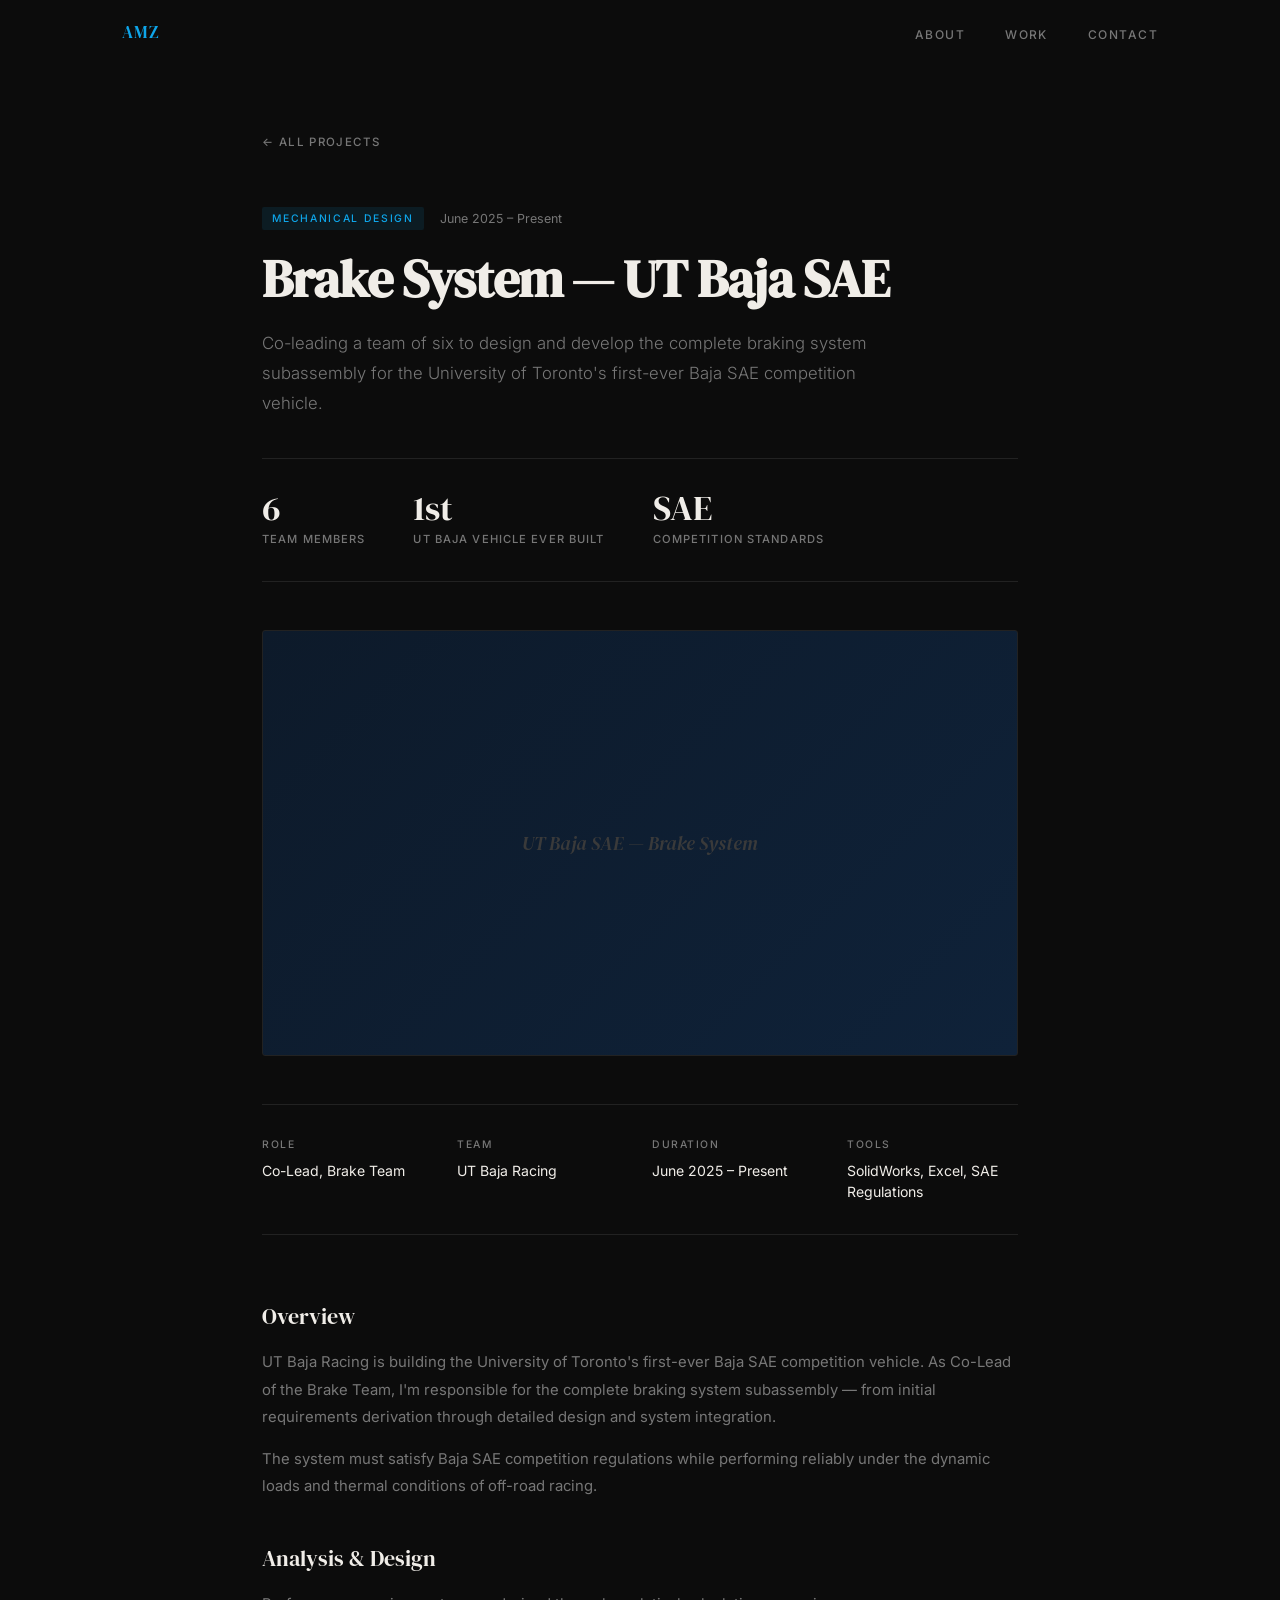
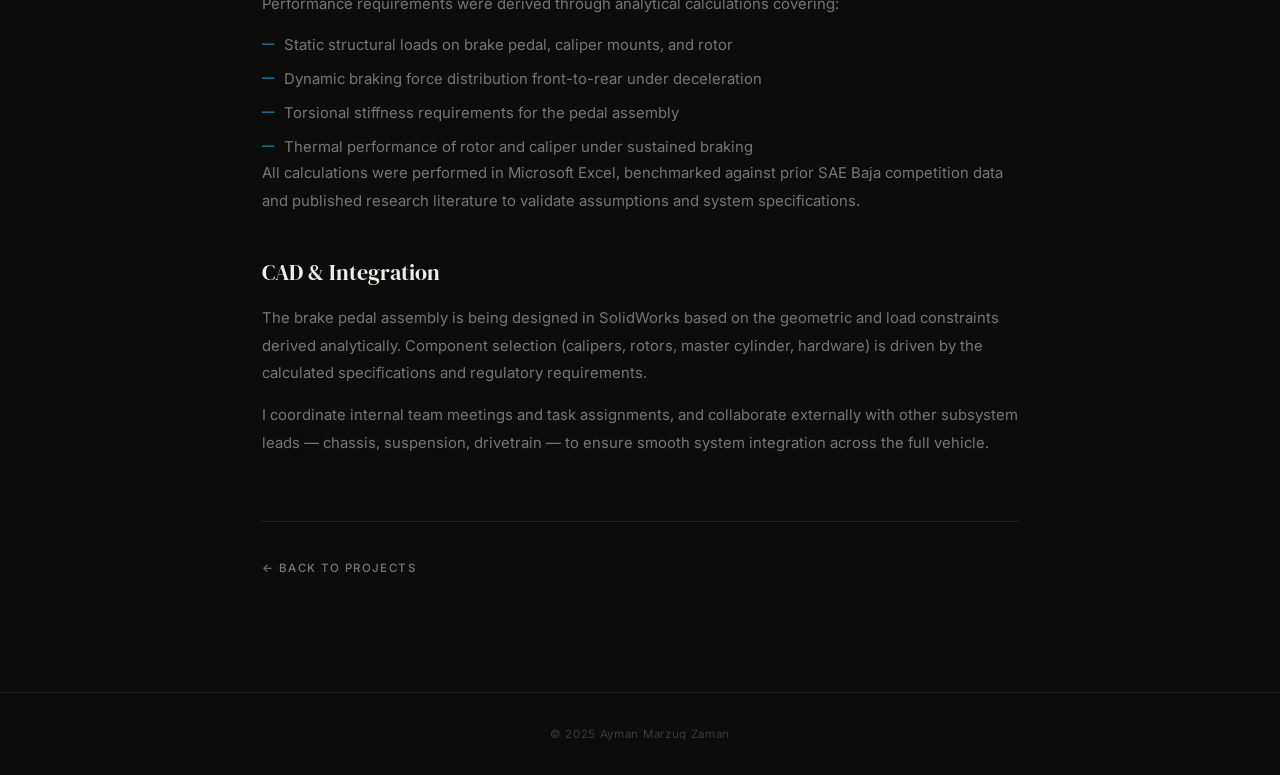
==== projects/baja-brake-system.html @ 286eca1f "Redesign portfolio with project-focused layout and subpages - Rebuild as categorised project portfol" ====
<!DOCTYPE html>
<html lang="en">
<head>
  <meta charset="UTF-8" />
  <meta name="viewport" content="width=device-width, initial-scale=1.0" />
  <title>Baja Brake System &mdash; Ayman Marzuq Zaman</title>
  <link rel="preconnect" href="https://fonts.googleapis.com" />
  <link rel="preconnect" href="https://fonts.gstatic.com" crossorigin />
  <link href="https://fonts.googleapis.com/css2?family=DM+Serif+Display:ital@0;1&family=Inter:wght@300;400;500&display=swap" rel="stylesheet" />
  <link rel="stylesheet" href="../styles.css" />
  <link rel="stylesheet" href="../project.css" />
</head>
<body>

  <nav id="nav">
    <div class="nav-inner">
      <a href="../index.html" class="nav-logo">AMZ</a>
      <ul class="nav-links">
        <li><a href="../index.html#about">About</a></li>
        <li><a href="../index.html#projects">Work</a></li>
        <li><a href="../index.html#contact">Contact</a></li>
      </ul>
    </div>
  </nav>

  <main class="project-main">

    <a href="../index.html#projects" class="back-link">&larr; All Projects</a>

    <header class="project-header">
      <div class="project-meta-row">
        <span class="project-category-tag">Mechanical Design</span>
        <span class="project-date">June 2025 &ndash; Present</span>
      </div>
      <h1 class="project-title">Brake System &mdash; UT Baja SAE</h1>
      <p class="project-intro">Co-leading a team of six to design and develop the complete braking system subassembly for the University of Toronto's first-ever Baja SAE competition vehicle.</p>
    </header>

    <div class="project-metrics">
      <div class="metric">
        <span class="metric-val">6</span>
        <span class="metric-label">Team members</span>
      </div>
      <div class="metric">
        <span class="metric-val">1st</span>
        <span class="metric-label">UT Baja vehicle ever built</span>
      </div>
      <div class="metric">
        <span class="metric-val">SAE</span>
        <span class="metric-label">Competition standards</span>
      </div>
    </div>

    <div class="project-hero-img placeholder-img baja" style="background: linear-gradient(135deg, #0d1a2a, #0f2239);">
      <!-- REPLACE: add a real image here once available -->
      <!-- <img src="../assets/baja/image_1.jpg" alt="Baja Brake System" /> -->
      <span>UT Baja SAE &mdash; Brake System</span>
    </div>

    <div class="project-details-grid">
      <div class="detail">
        <span class="detail-label">Role</span>
        <span class="detail-val">Co-Lead, Brake Team</span>
      </div>
      <div class="detail">
        <span class="detail-label">Team</span>
        <span class="detail-val">UT Baja Racing</span>
      </div>
      <div class="detail">
        <span class="detail-label">Duration</span>
        <span class="detail-val">June 2025 &ndash; Present</span>
      </div>
      <div class="detail">
        <span class="detail-label">Tools</span>
        <span class="detail-val">SolidWorks, Excel, SAE Regulations</span>
      </div>
    </div>

    <div class="project-content">

      <div class="content-section">
        <h2 class="content-heading">Overview</h2>
        <p>UT Baja Racing is building the University of Toronto's first-ever Baja SAE competition vehicle. As Co-Lead of the Brake Team, I'm responsible for the complete braking system subassembly — from initial requirements derivation through detailed design and system integration.</p>
        <p>The system must satisfy Baja SAE competition regulations while performing reliably under the dynamic loads and thermal conditions of off-road racing.</p>
      </div>

      <div class="content-section">
        <h2 class="content-heading">Analysis &amp; Design</h2>
        <p>Performance requirements were derived through analytical calculations covering:</p>
        <ul>
          <li>Static structural loads on brake pedal, caliper mounts, and rotor</li>
          <li>Dynamic braking force distribution front-to-rear under deceleration</li>
          <li>Torsional stiffness requirements for the pedal assembly</li>
          <li>Thermal performance of rotor and caliper under sustained braking</li>
        </ul>
        <p>All calculations were performed in Microsoft Excel, benchmarked against prior SAE Baja competition data and published research literature to validate assumptions and system specifications.</p>
      </div>

      <div class="content-section">
        <h2 class="content-heading">CAD &amp; Integration</h2>
        <p>The brake pedal assembly is being designed in SolidWorks based on the geometric and load constraints derived analytically. Component selection (calipers, rotors, master cylinder, hardware) is driven by the calculated specifications and regulatory requirements.</p>
        <p>I coordinate internal team meetings and task assignments, and collaborate externally with other subsystem leads — chassis, suspension, drivetrain — to ensure smooth system integration across the full vehicle.</p>
      </div>

    </div>

    <div class="project-footer-nav">
      <a href="../index.html#projects" class="project-back-link">&larr; Back to Projects</a>
    </div>

  </main>

  <footer>
    <p>&copy; 2025 Ayman Marzuq Zaman</p>
  </footer>

  <script src="../script.js"></script>
</body>
</html>
---- styles.css ----
/* ===== RESET ===== */
*, *::before, *::after { box-sizing: border-box; margin: 0; padding: 0; }

/* ===== VARIABLES ===== */
:root {
  --bg:         #0c0c0c;
  --surface:    #141414;
  --surface-2:  #1a1a1a;
  --border:     #222;
  --border-2:   #2e2e2e;
  --accent:     #0ea5e9;
  --accent-dim: rgba(14, 165, 233, 0.1);
  --text-1:     #f0ede8;
  --text-2:     #777;
  --text-3:     #3a3a3a;
  --max-w:      1100px;
  --serif:      'DM Serif Display', Georgia, serif;
  --sans:       'Inter', system-ui, -apple-system, sans-serif;
}

/* ===== BASE ===== */
html { scroll-behavior: smooth; }

body {
  background: var(--bg);
  color: var(--text-1);
  font-family: var(--sans);
  font-weight: 400;
  line-height: 1.6;
  -webkit-font-smoothing: antialiased;
}

a { color: inherit; text-decoration: none; }

/* ===== NAV ===== */
#nav {
  position: fixed;
  top: 0; left: 0; right: 0;
  z-index: 100;
  border-bottom: 1px solid transparent;
  transition: background 0.3s, border-color 0.3s;
}

#nav.scrolled {
  background: rgba(12, 12, 12, 0.88);
  backdrop-filter: blur(14px);
  -webkit-backdrop-filter: blur(14px);
  border-bottom-color: var(--border);
}

.nav-inner {
  max-width: var(--max-w);
  margin: 0 auto;
  padding: 1.25rem 2rem;
  display: flex;
  align-items: center;
  justify-content: space-between;
}

.nav-logo {
  font-family: var(--serif);
  font-size: 1.05rem;
  letter-spacing: 0.08em;
  color: var(--accent);
}

.nav-links {
  list-style: none;
  display: flex;
  gap: 2.5rem;
}

.nav-links a {
  font-size: 0.75rem;
  font-weight: 500;
  letter-spacing: 0.12em;
  text-transform: uppercase;
  color: var(--text-2);
  transition: color 0.2s;
}

.nav-links a:hover { color: var(--text-1); }

/* ===== HERO ===== */
.hero {
  position: relative;
  min-height: 100vh;
  display: flex;
  align-items: flex-end;
  overflow: hidden;
}

.hero-bg {
  position: absolute;
  inset: 0;
  background: url('assets/landing-image.JPG') no-repeat center center / cover;
  filter: brightness(0.28);
  z-index: 0;
}

.hero-gradient {
  position: absolute;
  inset: 0;
  background: linear-gradient(to top, var(--bg) 0%, transparent 55%);
  z-index: 1;
}

.hero-content {
  position: relative;
  z-index: 2;
  max-width: var(--max-w);
  width: 100%;
  margin: 0 auto;
  padding: 2rem 2rem 6rem;
}

.hero-eyebrow {
  font-size: 0.72rem;
  font-weight: 500;
  letter-spacing: 0.22em;
  text-transform: uppercase;
  color: var(--accent);
  margin-bottom: 1.25rem;
}

.hero-name {
  font-family: var(--serif);
  font-size: clamp(3.5rem, 9vw, 7.5rem);
  line-height: 1.0;
  letter-spacing: -0.02em;
  color: var(--text-1);
  margin-bottom: 1.5rem;
}

.hero-sub {
  font-size: 1rem;
  font-weight: 300;
  color: var(--text-2);
  max-width: 440px;
  margin-bottom: 2.5rem;
  line-height: 1.7;
}

.hero-ctas { display: flex; gap: 1rem; flex-wrap: wrap; }

/* ===== BUTTONS ===== */
.btn {
  display: inline-block;
  padding: 0.7rem 1.75rem;
  font-size: 0.75rem;
  font-weight: 500;
  letter-spacing: 0.12em;
  text-transform: uppercase;
  border-radius: 2px;
  transition: all 0.2s ease;
}

.btn-primary { background: var(--accent); color: #000; }
.btn-primary:hover { background: #38bdf8; }
.btn-outline { border: 1px solid var(--border-2); color: var(--text-1); }
.btn-outline:hover { border-color: var(--text-2); background: var(--surface); }

/* ===== SECTIONS (shared) ===== */
.section { padding: 6rem 2rem; }
.section-alt { background: var(--surface); }

.section-inner {
  max-width: var(--max-w);
  margin: 0 auto;
}

.section-label {
  display: block;
  font-size: 0.68rem;
  font-weight: 500;
  letter-spacing: 0.22em;
  text-transform: uppercase;
  color: var(--accent);
  margin-bottom: 3rem;
}

.section-heading {
  font-family: var(--serif);
  font-size: clamp(1.9rem, 3.5vw, 2.9rem);
  line-height: 1.15;
  letter-spacing: -0.01em;
  color: var(--text-1);
  margin-bottom: 3rem;
  max-width: 580px;
}

/* ===== ABOUT ===== */
.about-layout {
  display: grid;
  grid-template-columns: 1fr 280px;
  gap: 5rem;
  align-items: start;
}

.about-bio .section-label { margin-bottom: 1.5rem; }

.about-text {
  font-size: 1rem;
  color: var(--text-2);
  line-height: 1.8;
  max-width: 560px;
  margin-bottom: 1rem;
}

.about-text:last-of-type { margin-bottom: 1.5rem; }

.resume-link {
  font-size: 0.75rem;
  font-weight: 500;
  letter-spacing: 0.1em;
  text-transform: uppercase;
  color: var(--accent);
  transition: letter-spacing 0.2s;
}

.resume-link:hover { letter-spacing: 0.16em; }

.about-stats {
  display: grid;
  grid-template-columns: 1fr 1fr;
  gap: 2rem 1.5rem;
  border-left: 1px solid var(--border);
  padding-left: 3rem;
  padding-top: 2.5rem; /* align with text baseline */
}

.stat { display: flex; flex-direction: column; gap: 0.25rem; }

.stat-num {
  font-family: var(--serif);
  font-size: 2rem;
  color: var(--text-1);
  line-height: 1;
}

.stat-label {
  font-size: 0.68rem;
  font-weight: 500;
  letter-spacing: 0.12em;
  text-transform: uppercase;
  color: var(--text-2);
}

/* ===== PROJECTS — Category ===== */
.category { margin-bottom: 5rem; }
.category:last-child { margin-bottom: 0; }

.category-header {
  display: flex;
  align-items: baseline;
  gap: 0.75rem;
  padding-bottom: 1.25rem;
  border-bottom: 1px solid var(--border);
  margin-bottom: 2rem;
}

.category-num {
  font-family: var(--serif);
  font-style: italic;
  font-size: 1rem;
  color: var(--text-3);
}

.category-slash {
  font-size: 1rem;
  color: var(--text-3);
}

.category-title {
  font-family: var(--serif);
  font-size: 1.75rem;
  font-weight: 400;
  color: var(--text-1);
}

/* ===== PROJECTS — Cards Grid ===== */
.cards-grid {
  display: grid;
  grid-template-columns: repeat(3, 1fr);
  gap: 1.25rem;
}

/* ===== PROJECTS — Card ===== */
.project-card {
  display: block;
  border: 1px solid var(--border);
  border-radius: 3px;
  overflow: hidden;
  background: var(--surface);
  transition: transform 0.25s ease, border-color 0.25s;
}

.project-card:hover {
  transform: translateY(-4px);
  border-color: var(--border-2);
}

.project-card.placeholder { opacity: 0.45; }
.project-card.placeholder:hover { opacity: 0.65; transform: translateY(-2px); }

.card-img-wrap {
  aspect-ratio: 16 / 9;
  overflow: hidden;
  background: var(--surface-2);
}

.card-img {
  width: 100%;
  height: 100%;
  object-fit: cover;
  display: block;
  transition: transform 0.4s ease;
}

.project-card:hover .card-img { transform: scale(1.04); }

.card-img-placeholder {
  width: 100%;
  height: 100%;
  display: flex;
  align-items: center;
  justify-content: center;
}

.card-img-placeholder span {
  font-family: var(--serif);
  font-style: italic;
  font-size: 1rem;
  color: var(--text-3);
}

/* Placeholder image gradients per category */
.card-img-placeholder.baja    { background: linear-gradient(135deg, #0d1a2a, #0f2239); }
.card-img-placeholder.formula { background: linear-gradient(135deg, #1a0d0d, #2b1010); }
.card-img-placeholder.mech    { background: linear-gradient(135deg, #0e1822, #0f2035); }
.card-img-placeholder.prog    { background: linear-gradient(135deg, #0d1a14, #0f2118); }
.card-img-placeholder.elec    { background: linear-gradient(135deg, #160d1a, #1e0f24); }

.card-body {
  padding: 1.25rem 1.4rem 1.5rem;
  display: flex;
  flex-direction: column;
  gap: 0.5rem;
}

.card-title {
  font-family: var(--serif);
  font-size: 1.05rem;
  font-weight: 400;
  color: var(--text-1);
  line-height: 1.3;
}

.card-desc {
  font-size: 0.8rem;
  color: var(--text-2);
  line-height: 1.65;
  flex: 1;
}

.card-link {
  display: inline-block;
  font-size: 0.68rem;
  font-weight: 500;
  letter-spacing: 0.12em;
  text-transform: uppercase;
  color: var(--accent);
  margin-top: 0.5rem;
  transition: letter-spacing 0.2s;
}

.project-card:hover .card-link { letter-spacing: 0.18em; }

/* ===== CONTACT ===== */
.contact-inner { text-align: center; }
.contact-inner .section-label { text-align: center; }
.contact-inner .section-heading { margin: 0 auto 1rem; text-align: center; }

.contact-sub {
  font-size: 0.95rem;
  color: var(--text-2);
  margin-bottom: 3rem;
}

.contact-links {
  display: flex;
  flex-direction: column;
  border-top: 1px solid var(--border);
  max-width: 640px;
  margin: 0 auto;
}

.contact-link {
  display: flex;
  justify-content: space-between;
  align-items: center;
  padding: 1.25rem 0;
  border-bottom: 1px solid var(--border);
  gap: 1rem;
  transition: color 0.2s;
}

.contact-link:hover { color: var(--accent); }

.contact-link-label {
  font-size: 0.68rem;
  font-weight: 500;
  letter-spacing: 0.18em;
  text-transform: uppercase;
  color: var(--text-2);
  flex-shrink: 0;
  transition: color 0.2s;
}

.contact-link:hover .contact-link-label { color: var(--accent); }
.contact-link-value { font-size: 0.9rem; color: var(--text-1); }

/* ===== FOOTER ===== */
footer {
  padding: 2rem;
  text-align: center;
  border-top: 1px solid var(--border);
  font-size: 0.72rem;
  letter-spacing: 0.06em;
  color: var(--text-3);
}

/* ===== PROGRAMMING CARDS — Code preview ===== */
.card-code-wrap {
  height: 200px;
  background: #080808;
  border-bottom: 1px solid var(--border);
  display: flex;
  flex-direction: column;
  overflow: hidden;
}

.code-bar {
  display: flex;
  align-items: center;
  gap: 0.4rem;
  padding: 0.5rem 0.9rem;
  border-bottom: 1px solid var(--border);
  background: #0f0f0f;
  flex-shrink: 0;
}

.code-dot {
  width: 7px;
  height: 7px;
  border-radius: 50%;
  background: var(--border-2);
}

.code-filename {
  font-family: 'SF Mono', 'Fira Code', 'Consolas', monospace;
  font-size: 0.63rem;
  color: var(--text-2);
  margin-left: 0.35rem;
}

.code-snippet {
  font-family: 'SF Mono', 'Fira Code', 'Consolas', monospace;
  font-size: 0.69rem;
  line-height: 1.65;
  padding: 0.85rem 1rem;
  color: #596370;
  white-space: pre;
  overflow: hidden;
  flex: 1;
  -webkit-mask-image: linear-gradient(to bottom, black 45%, transparent 100%);
  mask-image: linear-gradient(to bottom, black 45%, transparent 100%);
  transition: color 0.25s;
}

.project-card--code:hover .code-snippet { color: #7a8a9a; }

/* Syntax colouring */
.code-snippet .kw { color: #5b9bd5; }   /* keywords */
.code-snippet .fn { color: #c8a86b; }   /* function names */
.code-snippet .st { color: #9dba87; }   /* strings */
.code-snippet .nm { color: #4ec9b0; }   /* class / type names */

/* ===== REVEAL ANIMATIONS ===== */
.reveal {
  opacity: 0;
  transform: translateY(24px);
  transition: opacity 0.6s ease, transform 0.6s ease;
}

.reveal.active { opacity: 1; transform: translateY(0); }

/* ===== RESPONSIVE ===== */
@media (max-width: 960px) {
  .cards-grid { grid-template-columns: repeat(2, 1fr); }
}

@media (max-width: 768px) {
  .about-layout { grid-template-columns: 1fr; gap: 3rem; }
  .about-stats {
    border-left: none;
    border-top: 1px solid var(--border);
    padding-left: 0;
    padding-top: 2rem;
  }
  .section { padding: 4.5rem 1.5rem; }
}

@media (max-width: 560px) {
  .nav-links { display: none; }
  .cards-grid { grid-template-columns: 1fr; }
  .section { padding: 4rem 1.25rem; }
  .hero-content { padding: 2rem 1.25rem 5rem; }
}
---- project.css ----
/* Styles for project detail pages.
   These pages also link to styles.css for shared variables, nav, and base styles.
   This file adds only the project-page-specific layout. */

/* ===== PAGE WRAPPER ===== */
.project-main {
  max-width: 820px;
  margin: 0 auto;
  padding: 8rem 2rem 5rem;
}

/* ===== BACK LINK ===== */
.back-link {
  display: inline-block;
  font-size: 0.72rem;
  font-weight: 500;
  letter-spacing: 0.12em;
  text-transform: uppercase;
  color: var(--text-2);
  margin-bottom: 3.5rem;
  transition: color 0.2s;
}

.back-link:hover { color: var(--text-1); }

/* ===== PROJECT HEADER ===== */
.project-header { margin-bottom: 2.5rem; }

.project-meta-row {
  display: flex;
  align-items: center;
  gap: 1rem;
  margin-bottom: 1.25rem;
  flex-wrap: wrap;
}

.project-category-tag {
  font-size: 0.65rem;
  font-weight: 500;
  letter-spacing: 0.16em;
  text-transform: uppercase;
  color: var(--accent);
  background: var(--accent-dim);
  padding: 0.2rem 0.65rem;
  border-radius: 2px;
}

.project-date {
  font-size: 0.78rem;
  color: var(--text-2);
}

.project-title {
  font-family: var(--serif);
  font-size: clamp(2rem, 5vw, 3.25rem);
  line-height: 1.1;
  letter-spacing: -0.02em;
  color: var(--text-1);
  margin-bottom: 1.25rem;
}

.project-intro {
  font-size: 1.05rem;
  font-weight: 300;
  color: var(--text-2);
  line-height: 1.8;
  max-width: 640px;
}

/* ===== KEY METRICS ===== */
.project-metrics {
  display: flex;
  gap: 3rem;
  flex-wrap: wrap;
  padding: 2rem 0;
  border-top: 1px solid var(--border);
  border-bottom: 1px solid var(--border);
  margin-bottom: 3rem;
}

.metric { display: flex; flex-direction: column; gap: 0.3rem; }

.metric-val {
  font-family: var(--serif);
  font-size: 2.2rem;
  color: var(--text-1);
  line-height: 1;
}

.metric-label {
  font-size: 0.7rem;
  font-weight: 500;
  letter-spacing: 0.1em;
  text-transform: uppercase;
  color: var(--text-2);
}

/* ===== HERO IMAGE ===== */
.project-hero-img {
  margin-bottom: 3rem;
  border-radius: 3px;
  overflow: hidden;
  border: 1px solid var(--border);
  background: var(--surface-2);
}

.project-hero-img img {
  width: 100%;
  display: block;
}

.project-hero-img.placeholder-img {
  aspect-ratio: 16 / 9;
  display: flex;
  align-items: center;
  justify-content: center;
}

.project-hero-img.placeholder-img span {
  font-family: var(--serif);
  font-style: italic;
  font-size: 1.2rem;
  color: var(--text-3);
}

/* ===== DETAILS GRID ===== */
.project-details-grid {
  display: grid;
  grid-template-columns: repeat(4, 1fr);
  gap: 1.5rem;
  padding: 2rem 0;
  border-top: 1px solid var(--border);
  border-bottom: 1px solid var(--border);
  margin-bottom: 4rem;
}

.detail { display: flex; flex-direction: column; gap: 0.4rem; }

.detail-label {
  font-size: 0.65rem;
  font-weight: 500;
  letter-spacing: 0.15em;
  text-transform: uppercase;
  color: var(--text-2);
}

.detail-val {
  font-size: 0.88rem;
  color: var(--text-1);
  line-height: 1.5;
}

/* ===== CONTENT SECTIONS ===== */
.project-content { margin-bottom: 4rem; }

.content-section { margin-bottom: 2.5rem; }

.content-heading {
  font-family: var(--serif);
  font-size: 1.4rem;
  font-weight: 400;
  color: var(--text-1);
  margin-bottom: 0.9rem;
}

.content-section p {
  font-size: 0.93rem;
  color: var(--text-2);
  line-height: 1.85;
  margin-bottom: 0.9rem;
}

.content-section p:last-child { margin-bottom: 0; }

.content-section ul {
  list-style: none;
  display: flex;
  flex-direction: column;
  gap: 0.6rem;
  margin-top: 0.75rem;
}

.content-section ul li {
  font-size: 0.93rem;
  color: var(--text-2);
  line-height: 1.65;
  padding-left: 1.4rem;
  position: relative;
}

.content-section ul li::before {
  content: '—';
  position: absolute;
  left: 0;
  color: var(--accent);
  font-size: 0.78rem;
  top: 0.05em;
}

strong { color: var(--accent); font-weight: 500; }

/* ===== IMAGE GALLERY ===== */
.project-gallery {
  display: grid;
  grid-template-columns: repeat(2, 1fr);
  gap: 1rem;
  margin-bottom: 4rem;
}

.gallery-img {
  width: 100%;
  aspect-ratio: 4 / 3;
  object-fit: cover;
  border-radius: 3px;
  border: 1px solid var(--border);
  display: block;
}

/* ===== BOTTOM NAV ===== */
.project-footer-nav {
  padding: 2rem 0;
  border-top: 1px solid var(--border);
}

.project-back-link {
  font-size: 0.72rem;
  font-weight: 500;
  letter-spacing: 0.12em;
  text-transform: uppercase;
  color: var(--text-2);
  transition: color 0.2s;
}

.project-back-link:hover { color: var(--text-1); }

/* ===== CODE BLOCKS (programming project pages) ===== */
.content-code {
  border: 1px solid var(--border);
  border-radius: 3px;
  overflow: hidden;
  margin: 1.5rem 0 2.5rem;
  background: #080808;
}

.content-code-pre {
  font-family: 'SF Mono', 'Fira Code', 'Consolas', monospace;
  font-size: 0.78rem;
  line-height: 1.7;
  padding: 1.25rem 1.5rem;
  color: #7a8a9a;
  white-space: pre;
  overflow-x: auto;
}

/* inline code in prose */
.content-section code {
  font-family: 'SF Mono', 'Fira Code', 'Consolas', monospace;
  font-size: 0.82em;
  background: var(--surface-2);
  border: 1px solid var(--border);
  color: var(--accent);
  padding: 0.1em 0.4em;
  border-radius: 2px;
}

/* Syntax colouring — shared with card snippets */
.content-code-pre .kw { color: #5b9bd5; }
.content-code-pre .fn { color: #c8a86b; }
.content-code-pre .st { color: #9dba87; }
.content-code-pre .nm { color: #4ec9b0; }

/* ===== RESPONSIVE ===== */
@media (max-width: 768px) {
  .project-details-grid { grid-template-columns: repeat(2, 1fr); }
  .project-metrics { gap: 2rem; }
  .project-gallery { grid-template-columns: 1fr; }
  .project-main { padding: 7rem 1.5rem 4rem; }
}

@media (max-width: 480px) {
  .project-details-grid { grid-template-columns: 1fr 1fr; }
  .project-main { padding: 6rem 1.25rem 3rem; }
}
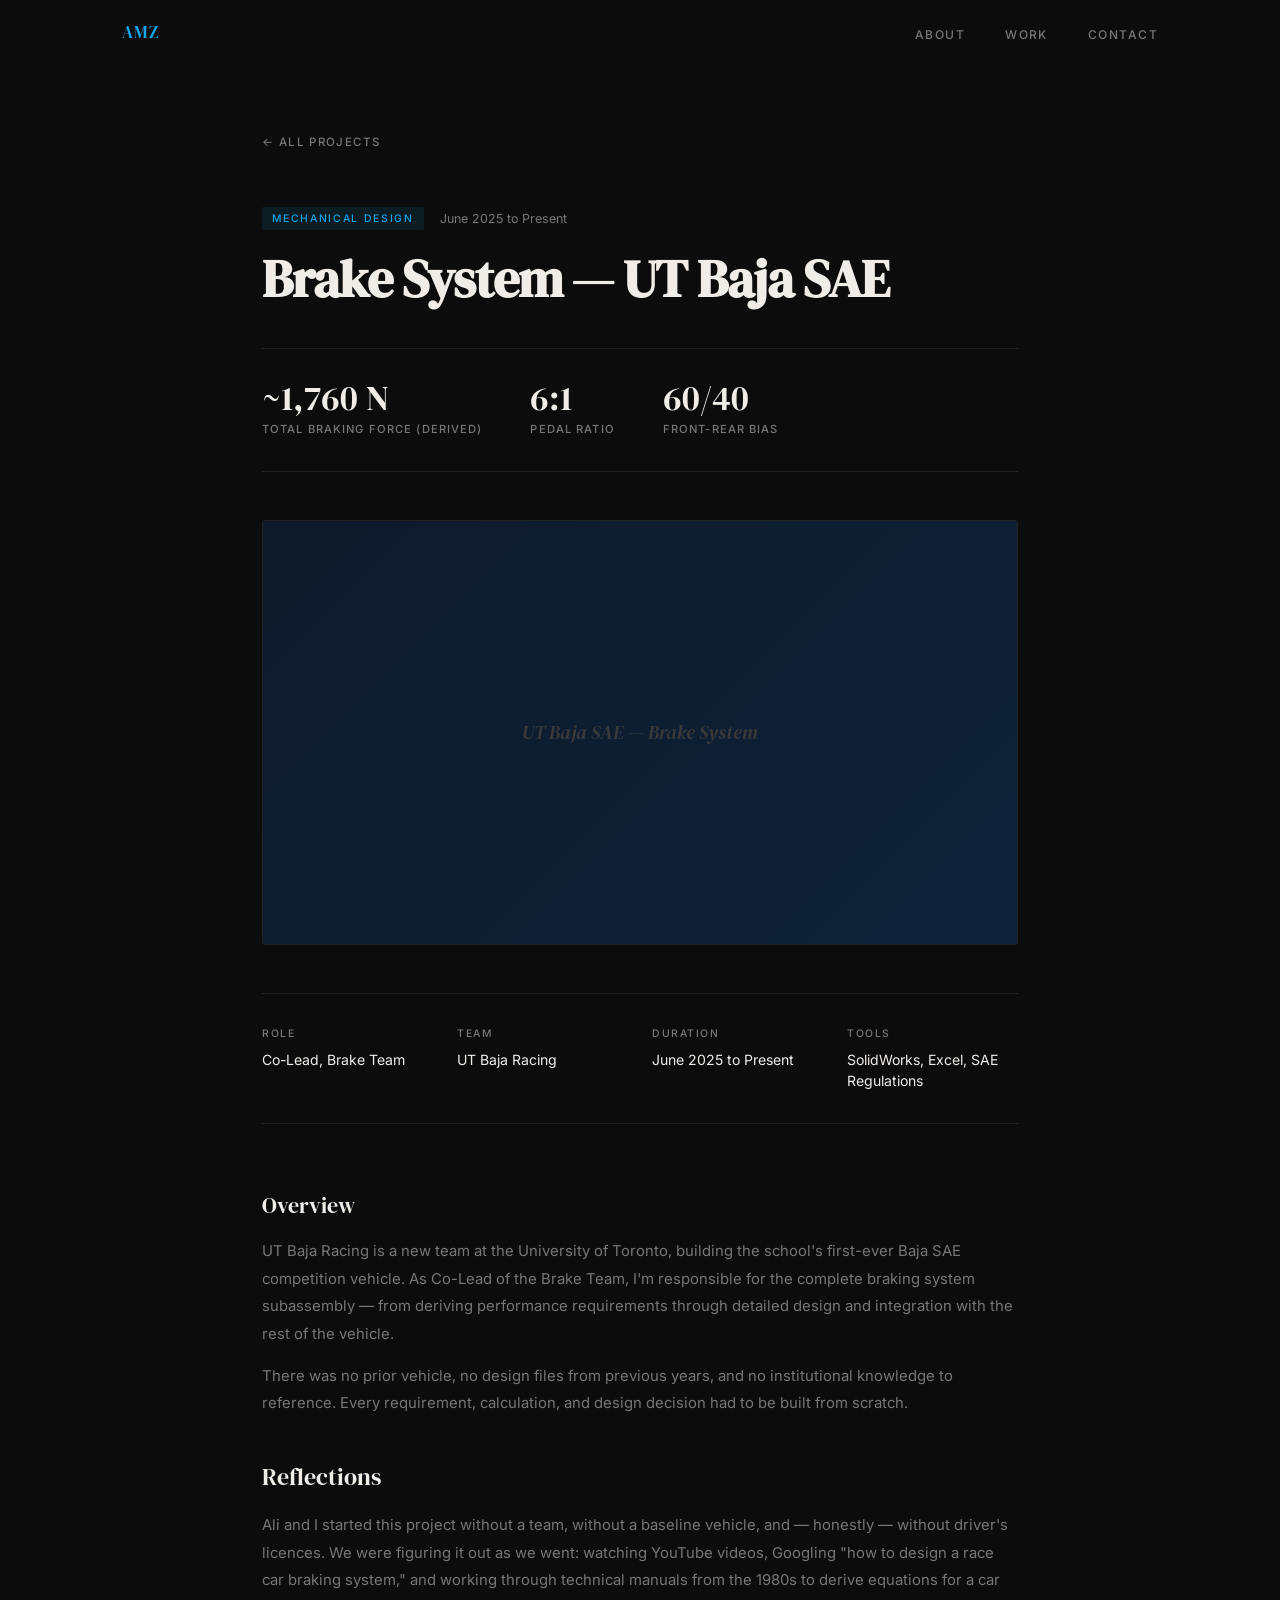
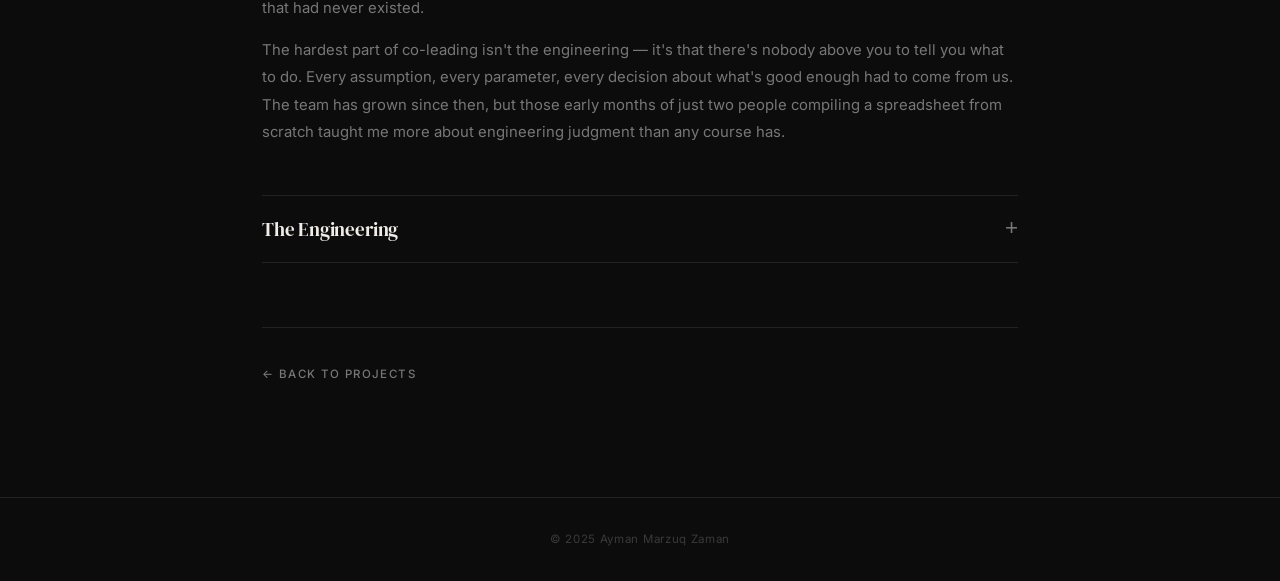
==== commit 060ec42c: "Apply Portfolio-Updated.zip changes Updates to index.html, all project pages, styles, and scripts.  " ====
--- a/projects/baja-brake-system.html
+++ b/projects/baja-brake-system.html
@@ -30,30 +30,27 @@
     <header class="project-header">
       <div class="project-meta-row">
         <span class="project-category-tag">Mechanical Design</span>
-        <span class="project-date">June 2025 &ndash; Present</span>
+        <span class="project-date">June 2025 to Present</span>
       </div>
       <h1 class="project-title">Brake System &mdash; UT Baja SAE</h1>
-      <p class="project-intro">Co-leading a team of six to design and develop the complete braking system subassembly for the University of Toronto's first-ever Baja SAE competition vehicle.</p>
     </header>
 
     <div class="project-metrics">
       <div class="metric">
-        <span class="metric-val">6</span>
-        <span class="metric-label">Team members</span>
+        <span class="metric-val">~1,760 N</span>
+        <span class="metric-label">Total braking force (derived)</span>
       </div>
       <div class="metric">
-        <span class="metric-val">1st</span>
-        <span class="metric-label">UT Baja vehicle ever built</span>
+        <span class="metric-val">6:1</span>
+        <span class="metric-label">Pedal ratio</span>
       </div>
       <div class="metric">
-        <span class="metric-val">SAE</span>
-        <span class="metric-label">Competition standards</span>
+        <span class="metric-val">60/40</span>
+        <span class="metric-label">Front-rear bias</span>
       </div>
     </div>
 
     <div class="project-hero-img placeholder-img baja" style="background: linear-gradient(135deg, #0d1a2a, #0f2239);">
-      <!-- REPLACE: add a real image here once available -->
-      <!-- <img src="../assets/baja/image_1.jpg" alt="Baja Brake System" /> -->
       <span>UT Baja SAE &mdash; Brake System</span>
     </div>
 
@@ -68,7 +65,7 @@
       </div>
       <div class="detail">
         <span class="detail-label">Duration</span>
-        <span class="detail-val">June 2025 &ndash; Present</span>
+        <span class="detail-val">June 2025 to Present</span>
       </div>
       <div class="detail">
         <span class="detail-label">Tools</span>
@@ -80,26 +77,39 @@
 
       <div class="content-section">
         <h2 class="content-heading">Overview</h2>
-        <p>UT Baja Racing is building the University of Toronto's first-ever Baja SAE competition vehicle. As Co-Lead of the Brake Team, I'm responsible for the complete braking system subassembly — from initial requirements derivation through detailed design and system integration.</p>
-        <p>The system must satisfy Baja SAE competition regulations while performing reliably under the dynamic loads and thermal conditions of off-road racing.</p>
+        <p>UT Baja Racing is a new team at the University of Toronto, building the school's first-ever Baja SAE competition vehicle. As Co-Lead of the Brake Team, I'm responsible for the complete braking system subassembly &mdash; from deriving performance requirements through detailed design and integration with the rest of the vehicle.</p>
+        <p>There was no prior vehicle, no design files from previous years, and no institutional knowledge to reference. Every requirement, calculation, and design decision had to be built from scratch.</p>
       </div>
 
-      <div class="content-section">
-        <h2 class="content-heading">Analysis &amp; Design</h2>
-        <p>Performance requirements were derived through analytical calculations covering:</p>
-        <ul>
-          <li>Static structural loads on brake pedal, caliper mounts, and rotor</li>
-          <li>Dynamic braking force distribution front-to-rear under deceleration</li>
-          <li>Torsional stiffness requirements for the pedal assembly</li>
-          <li>Thermal performance of rotor and caliper under sustained braking</li>
-        </ul>
-        <p>All calculations were performed in Microsoft Excel, benchmarked against prior SAE Baja competition data and published research literature to validate assumptions and system specifications.</p>
+      <div class="content-section reflections-section">
+        <h2 class="content-heading">Reflections</h2>
+        <p>Ali and I started this project without a team, without a baseline vehicle, and &mdash; honestly &mdash; without driver's licences. We were figuring it out as we went: watching YouTube videos, Googling "how to design a race car braking system," and working through technical manuals from the 1980s to derive equations for a car that had never existed.</p>
+        <p>The hardest part of co-leading isn't the engineering &mdash; it's that there's nobody above you to tell you what to do. Every assumption, every parameter, every decision about what's good enough had to come from us. The team has grown since then, but those early months of just two people compiling a spreadsheet from scratch taught me more about engineering judgment than any course has.</p>
       </div>
 
-      <div class="content-section">
-        <h2 class="content-heading">CAD &amp; Integration</h2>
-        <p>The brake pedal assembly is being designed in SolidWorks based on the geometric and load constraints derived analytically. Component selection (calipers, rotors, master cylinder, hardware) is driven by the calculated specifications and regulatory requirements.</p>
-        <p>I coordinate internal team meetings and task assignments, and collaborate externally with other subsystem leads — chassis, suspension, drivetrain — to ensure smooth system integration across the full vehicle.</p>
+      <div class="engineering-collapsible">
+        <button class="engineering-toggle" aria-expanded="false">
+          <span class="engineering-toggle-text">The Engineering</span>
+          <span class="engineering-toggle-icon">+</span>
+        </button>
+        <div class="engineering-body">
+          <div class="engineering-body-inner">
+
+            <div class="content-section">
+              <h2 class="content-heading">Analysis &amp; Design</h2>
+              <p>Performance requirements were derived analytically in Microsoft Excel, cross-referenced against two independent calculation methods &mdash; one based on an IJRET publication, the other on a Northern Arizona University Baja team report &mdash; to validate assumptions across the board.</p>
+              <p>Starting from an estimated vehicle mass of 300 kg at 17.78 m/s, the spreadsheet works through static and dynamic axle loads, rate of retardation, braking torque per wheel, and rotor pad forces. The key system-level outputs: a total required ground braking force of approximately 1,760 N, distributed 60/40 front-to-rear, with a 6:1 pedal ratio producing 1,800 N of master cylinder force from a 300 N pedal input.</p>
+              <p>Caliper bore diameters were then sized from the required clamping force and true brake line pressure &mdash; front bore at approximately 25.8 mm, rear at approximately 27.0 mm &mdash; closing the loop from driver input through to wheel-level braking force.</p>
+            </div>
+
+            <div class="content-section">
+              <h2 class="content-heading">CAD &amp; Integration</h2>
+              <p>With the analytical foundation complete, the team encountered a budget constraint: building the vehicle from scratch was no longer feasible. The decision was made to acquire a used buggy and retrofit it, which shifted the braking system work from clean-sheet design to adapting calculated specs against existing vehicle geometry.</p>
+              <p>I'm currently modelling the braking system in SolidWorks, working through component placement and integration with the donor vehicle's frame. Coordination continues with chassis, suspension, and drivetrain leads to ensure system-level compatibility.</p>
+            </div>
+
+          </div>
+        </div>
       </div>
 
     </div>
--- a/styles.css
+++ b/styles.css
@@ -19,7 +19,7 @@
 }
 
 /* ===== BASE ===== */
-html { scroll-behavior: smooth; }
+html { scroll-behavior: smooth; overflow-x: hidden; }
 
 body {
   background: var(--bg);
@@ -28,6 +28,7 @@
   font-weight: 400;
   line-height: 1.6;
   -webkit-font-smoothing: antialiased;
+  overflow-x: hidden;
 }
 
 a { color: inherit; text-decoration: none; }
@@ -315,6 +316,11 @@
   object-fit: cover;
   display: block;
   transition: transform 0.4s ease;
+}
+
+.card-img--contain {
+  object-fit: contain;
+  background: #0a0a0a;
 }
 
 .project-card:hover .card-img { transform: scale(1.04); }
@@ -486,6 +492,23 @@
 .code-snippet .st { color: #9dba87; }   /* strings */
 .code-snippet .nm { color: #4ec9b0; }   /* class / type names */
 
+/* ===== ELECTRONICS CARDS — PCB preview ===== */
+.card-pcb-wrap {
+  height: 200px;
+  overflow: hidden;
+  border-bottom: 1px solid var(--border);
+  background: #060d04;
+  position: relative;
+}
+
+.card-pcb-svg {
+  width: 100%;
+  height: 100%;
+  transition: transform 0.5s ease;
+}
+
+.project-card:hover .card-pcb-svg { transform: scale(1.04); }
+
 /* ===== REVEAL ANIMATIONS ===== */
 .reveal {
   opacity: 0;
@@ -516,4 +539,8 @@
   .cards-grid { grid-template-columns: 1fr; }
   .section { padding: 4rem 1.25rem; }
   .hero-content { padding: 2rem 1.25rem 5rem; }
-}
+  .hero-eyebrow { letter-spacing: 0.08em; font-size: 0.65rem; }
+  .contact-link { flex-wrap: wrap; }
+  .contact-link-value { font-size: 0.8rem; word-break: break-all; }
+  .category-title { font-size: 1.4rem; }
+}
--- a/project.css
+++ b/project.css
@@ -269,11 +269,123 @@
 .content-code-pre .st { color: #9dba87; }
 .content-code-pre .nm { color: #4ec9b0; }
 
+/* ===== SCHEMATIC / PCB GRID ===== */
+.project-schematic-grid {
+  display: grid;
+  grid-template-columns: 1fr 1fr;
+  gap: 1.25rem;
+  margin-bottom: 3rem;
+}
+
+.schematic-panel { display: flex; flex-direction: column; gap: 0.6rem; }
+
+.schematic-label {
+  font-size: 0.68rem;
+  font-weight: 500;
+  letter-spacing: 0.15em;
+  text-transform: uppercase;
+  color: var(--text-2);
+}
+
+.schematic-img-wrap {
+  border: 1px solid var(--border);
+  border-radius: 3px;
+  overflow: hidden;
+  background: var(--surface-2);
+}
+
+.schematic-img-wrap img {
+  width: 100%;
+  display: block;
+}
+
+.schematic-placeholder {
+  display: flex;
+  align-items: center;
+  justify-content: center;
+  aspect-ratio: 4 / 3;
+  background: #060d04;
+}
+
+.schematic-placeholder--schem { background: #0a0a0a; }
+
+.schematic-note {
+  font-size: 0.7rem;
+  color: var(--text-3);
+  font-style: italic;
+  min-height: 0;
+}
+
+/* ===== REFLECTIONS ===== */
+.reflections-section {
+  margin-bottom: 3rem;
+}
+
+.reflections-section .content-heading {
+  font-size: 1.5rem;
+  margin-bottom: 1rem;
+}
+
+/* ===== COLLAPSIBLE: THE ENGINEERING ===== */
+.engineering-collapsible {
+  border-top: 1px solid var(--border);
+  margin-bottom: 4rem;
+}
+
+.engineering-toggle {
+  width: 100%;
+  background: none;
+  border: none;
+  border-bottom: 1px solid var(--border);
+  padding: 1.25rem 0;
+  display: flex;
+  align-items: center;
+  justify-content: space-between;
+  cursor: pointer;
+  transition: opacity 0.2s;
+}
+
+.engineering-toggle:hover { opacity: 0.8; }
+
+.engineering-toggle-text {
+  font-family: var(--serif);
+  font-size: 1.2rem;
+  font-weight: 400;
+  color: var(--text-1);
+  letter-spacing: -0.01em;
+}
+
+.engineering-toggle-icon {
+  font-size: 1.4rem;
+  color: var(--text-2);
+  transition: transform 0.3s ease;
+  line-height: 1;
+}
+
+.engineering-collapsible.open .engineering-toggle-icon {
+  transform: rotate(45deg);
+}
+
+.engineering-body {
+  max-height: 0;
+  overflow: hidden;
+  transition: max-height 0.5s ease;
+}
+
+.engineering-collapsible.open .engineering-body {
+  max-height: 5000px;
+}
+
+.engineering-body-inner {
+  padding: 2rem 0 0;
+}
+
 /* ===== RESPONSIVE ===== */
 @media (max-width: 768px) {
   .project-details-grid { grid-template-columns: repeat(2, 1fr); }
   .project-metrics { gap: 2rem; }
   .project-gallery { grid-template-columns: 1fr; }
+  .project-schematic-grid { grid-template-columns: 1fr; }
   .project-main { padding: 7rem 1.5rem 4rem; }
 }
 
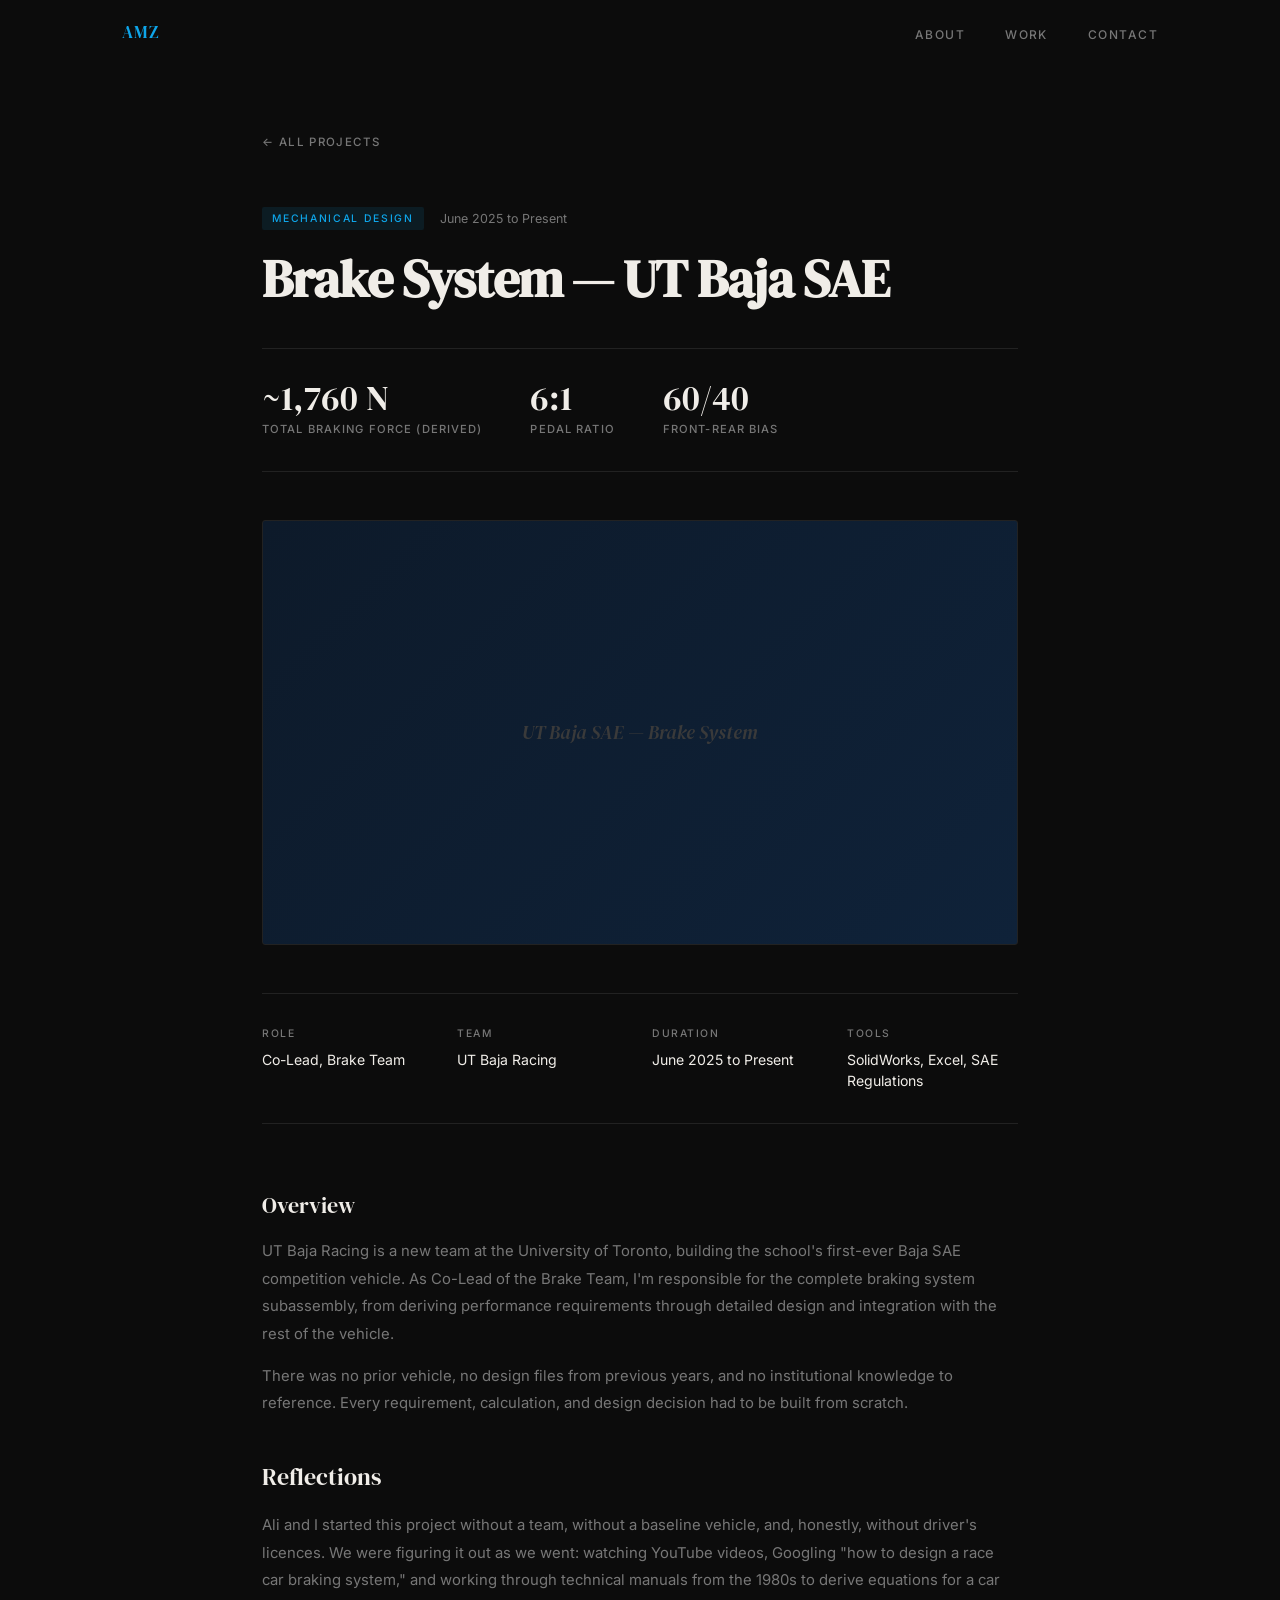
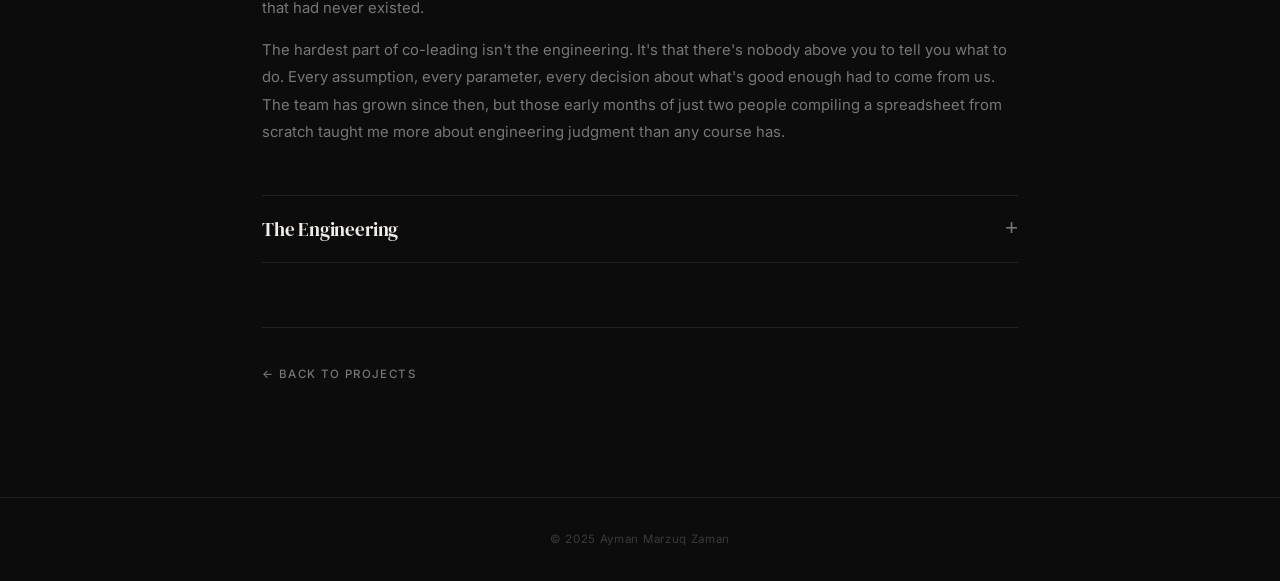
==== commit b72aa6c3: "Apply Portfolio-Updated-v2.zip changes Co-Authored-By: Claude Sonnet 4.6 <noreply@anthropic.com>" ====
--- a/projects/baja-brake-system.html
+++ b/projects/baja-brake-system.html
@@ -77,14 +77,14 @@
 
       <div class="content-section">
         <h2 class="content-heading">Overview</h2>
-        <p>UT Baja Racing is a new team at the University of Toronto, building the school's first-ever Baja SAE competition vehicle. As Co-Lead of the Brake Team, I'm responsible for the complete braking system subassembly &mdash; from deriving performance requirements through detailed design and integration with the rest of the vehicle.</p>
+        <p>UT Baja Racing is a new team at the University of Toronto, building the school's first-ever Baja SAE competition vehicle. As Co-Lead of the Brake Team, I'm responsible for the complete braking system subassembly, from deriving performance requirements through detailed design and integration with the rest of the vehicle.</p>
         <p>There was no prior vehicle, no design files from previous years, and no institutional knowledge to reference. Every requirement, calculation, and design decision had to be built from scratch.</p>
       </div>
 
       <div class="content-section reflections-section">
         <h2 class="content-heading">Reflections</h2>
-        <p>Ali and I started this project without a team, without a baseline vehicle, and &mdash; honestly &mdash; without driver's licences. We were figuring it out as we went: watching YouTube videos, Googling "how to design a race car braking system," and working through technical manuals from the 1980s to derive equations for a car that had never existed.</p>
-        <p>The hardest part of co-leading isn't the engineering &mdash; it's that there's nobody above you to tell you what to do. Every assumption, every parameter, every decision about what's good enough had to come from us. The team has grown since then, but those early months of just two people compiling a spreadsheet from scratch taught me more about engineering judgment than any course has.</p>
+        <p>Ali and I started this project without a team, without a baseline vehicle, and, honestly, without driver's licences. We were figuring it out as we went: watching YouTube videos, Googling "how to design a race car braking system," and working through technical manuals from the 1980s to derive equations for a car that had never existed.</p>
+        <p>The hardest part of co-leading isn't the engineering. It's that there's nobody above you to tell you what to do. Every assumption, every parameter, every decision about what's good enough had to come from us. The team has grown since then, but those early months of just two people compiling a spreadsheet from scratch taught me more about engineering judgment than any course has.</p>
       </div>
 
       <div class="engineering-collapsible">
@@ -97,9 +97,9 @@
 
             <div class="content-section">
               <h2 class="content-heading">Analysis &amp; Design</h2>
-              <p>Performance requirements were derived analytically in Microsoft Excel, cross-referenced against two independent calculation methods &mdash; one based on an IJRET publication, the other on a Northern Arizona University Baja team report &mdash; to validate assumptions across the board.</p>
+              <p>Performance requirements were derived analytically in Microsoft Excel, cross-referenced against two independent calculation methods: one based on an IJRET publication, the other on a Northern Arizona University Baja team report, to validate assumptions across the board.</p>
               <p>Starting from an estimated vehicle mass of 300 kg at 17.78 m/s, the spreadsheet works through static and dynamic axle loads, rate of retardation, braking torque per wheel, and rotor pad forces. The key system-level outputs: a total required ground braking force of approximately 1,760 N, distributed 60/40 front-to-rear, with a 6:1 pedal ratio producing 1,800 N of master cylinder force from a 300 N pedal input.</p>
-              <p>Caliper bore diameters were then sized from the required clamping force and true brake line pressure &mdash; front bore at approximately 25.8 mm, rear at approximately 27.0 mm &mdash; closing the loop from driver input through to wheel-level braking force.</p>
+              <p>Caliper bore diameters were then sized from the required clamping force and true brake line pressure, with front bore at approximately 25.8 mm, rear at approximately 27.0 mm, closing the loop from driver input through to wheel-level braking force.</p>
             </div>
 
             <div class="content-section">
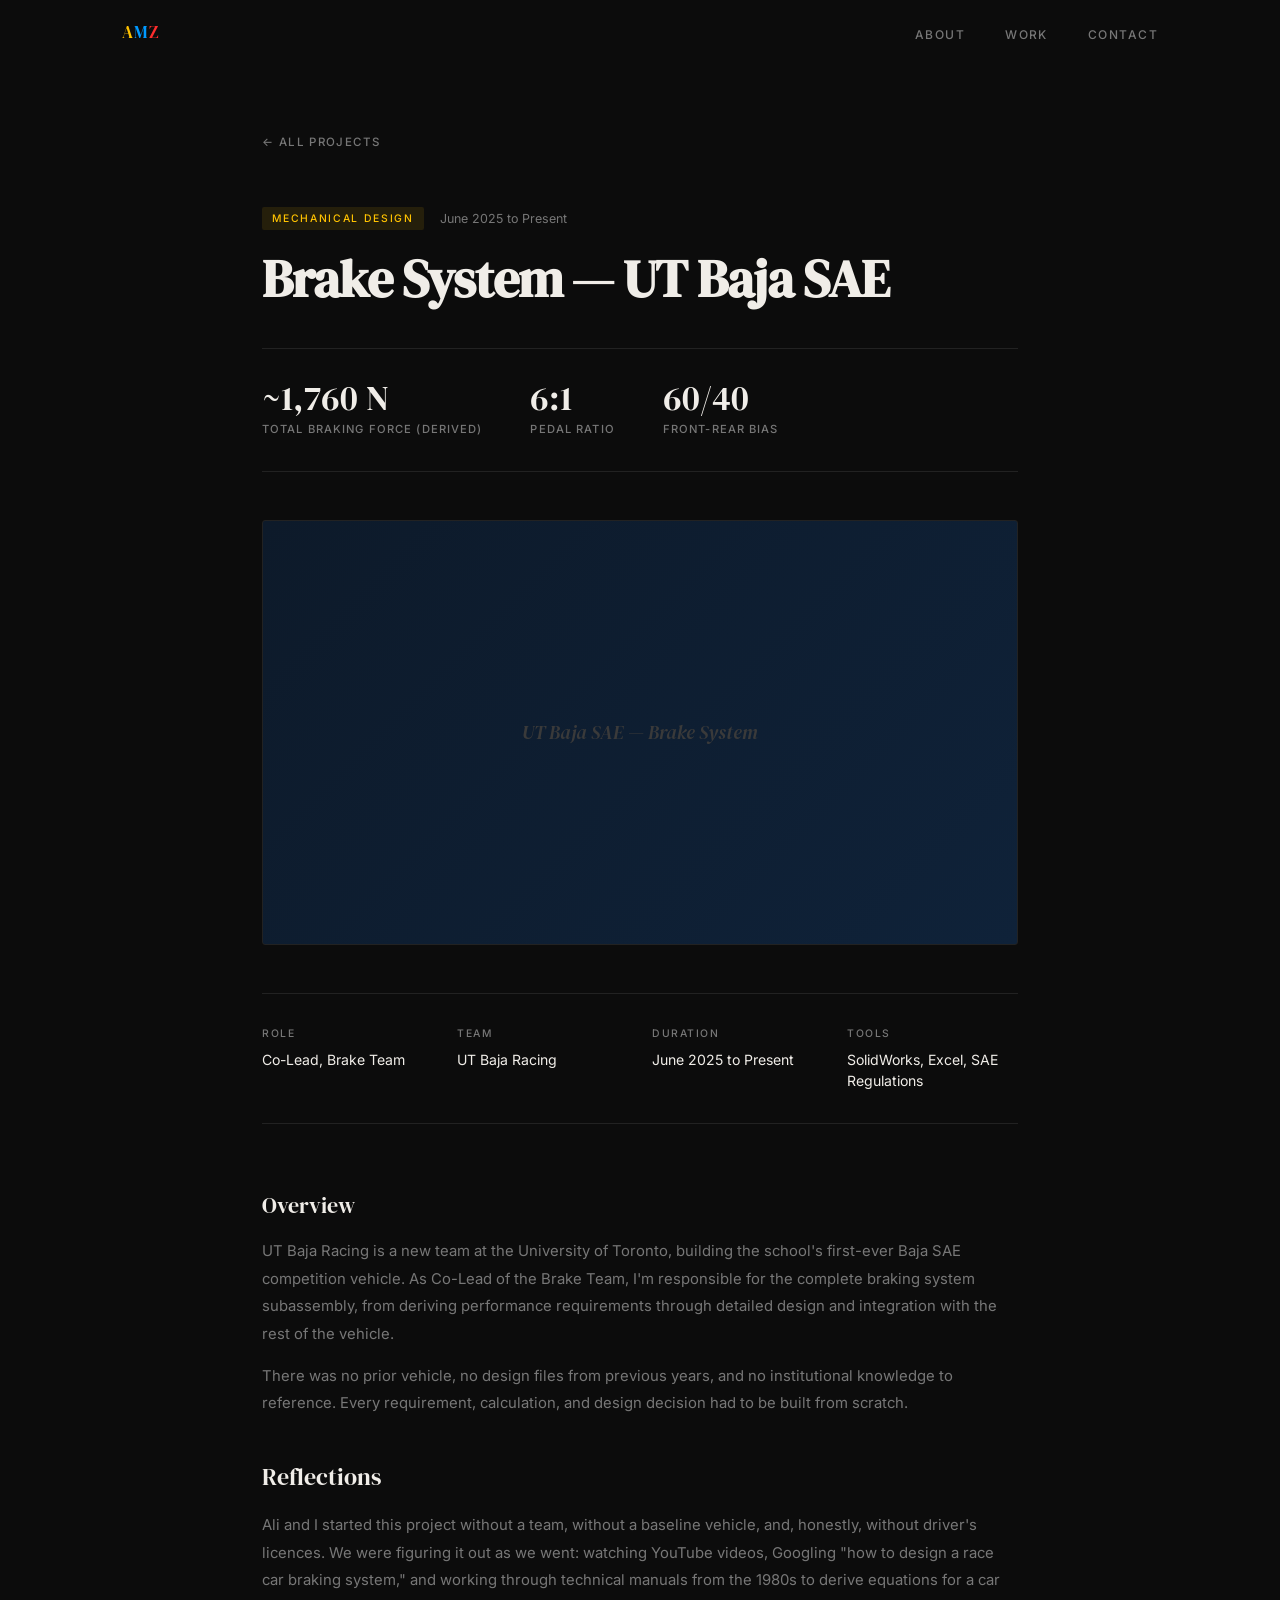
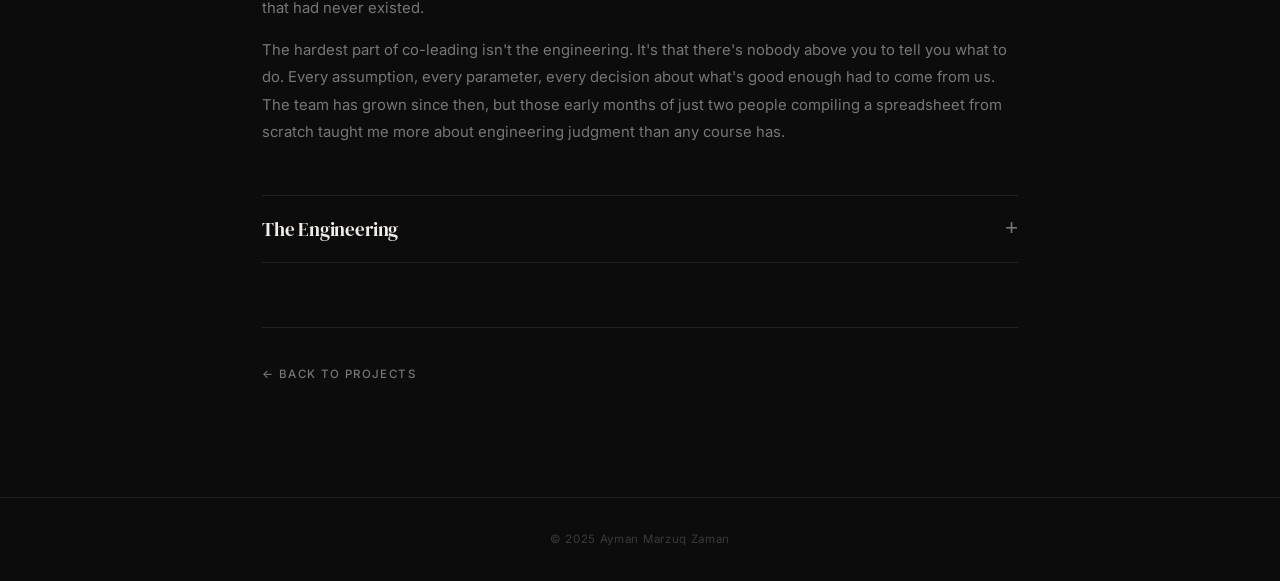
==== commit a56fbc9f: "Redesign portfolio with tri-color theme (yellow, blue, red) Yellow for Mechanical Design, blue for P" ====
--- a/projects/baja-brake-system.html
+++ b/projects/baja-brake-system.html
@@ -10,11 +10,11 @@
   <link rel="stylesheet" href="../styles.css" />
   <link rel="stylesheet" href="../project.css" />
 </head>
-<body>
+<body class="accent-yellow">
 
   <nav id="nav">
     <div class="nav-inner">
-      <a href="../index.html" class="nav-logo">AMZ</a>
+      <a href="../index.html" class="nav-logo"><span class="logo-a">A</span><span class="logo-m">M</span><span class="logo-z">Z</span></a>
       <ul class="nav-links">
         <li><a href="../index.html#about">About</a></li>
         <li><a href="../index.html#projects">Work</a></li>
--- a/styles.css
+++ b/styles.css
@@ -8,8 +8,14 @@
   --surface-2:  #1a1a1a;
   --border:     #222;
   --border-2:   #2e2e2e;
-  --accent:     #0ea5e9;
-  --accent-dim: rgba(14, 165, 233, 0.1);
+  --yellow:     #FFC200;
+  --blue:       #0099FF;
+  --red:        #FF2D2D;
+  --yellow-dim: rgba(255, 194, 0, 0.10);
+  --blue-dim:   rgba(0, 153, 255, 0.10);
+  --red-dim:    rgba(255, 45, 45, 0.10);
+  --accent:     var(--blue);
+  --accent-dim: var(--blue-dim);
   --text-1:     #f0ede8;
   --text-2:     #777;
   --text-3:     #3a3a3a;
@@ -62,8 +68,11 @@
   font-family: var(--serif);
   font-size: 1.05rem;
   letter-spacing: 0.08em;
-  color: var(--accent);
-}
+}
+
+.nav-logo .logo-a { color: var(--yellow); }
+.nav-logo .logo-m { color: var(--blue); }
+.nav-logo .logo-z { color: var(--red); }
 
 .nav-links {
   list-style: none;
@@ -120,9 +129,13 @@
   font-weight: 500;
   letter-spacing: 0.22em;
   text-transform: uppercase;
-  color: var(--accent);
+  color: var(--text-2);
   margin-bottom: 1.25rem;
 }
+
+.hero-eyebrow .dot-yellow { color: var(--yellow); }
+.hero-eyebrow .dot-blue   { color: var(--blue); }
+.hero-eyebrow .dot-red    { color: var(--red); }
 
 .hero-name {
   font-family: var(--serif);
@@ -156,8 +169,8 @@
   transition: all 0.2s ease;
 }
 
-.btn-primary { background: var(--accent); color: #000; }
-.btn-primary:hover { background: #38bdf8; }
+.btn-primary { background: var(--blue); color: #000; font-weight: 600; }
+.btn-primary:hover { background: #33adff; }
 .btn-outline { border: 1px solid var(--border-2); color: var(--text-1); }
 .btn-outline:hover { border-color: var(--text-2); background: var(--surface); }
 
@@ -176,9 +189,24 @@
   font-weight: 500;
   letter-spacing: 0.22em;
   text-transform: uppercase;
-  color: var(--accent);
+  color: var(--text-2);
   margin-bottom: 3rem;
 }
+
+.section-label .label-dot {
+  display: inline-block;
+  width: 6px;
+  height: 6px;
+  border-radius: 50%;
+  margin-right: 0.6rem;
+  vertical-align: middle;
+  position: relative;
+  top: -1px;
+}
+
+.section-label .label-dot--yellow { background: var(--yellow); }
+.section-label .label-dot--blue   { background: var(--blue); }
+.section-label .label-dot--red    { background: var(--red); }
 
 .section-heading {
   font-family: var(--serif);
@@ -215,7 +243,7 @@
   font-weight: 500;
   letter-spacing: 0.1em;
   text-transform: uppercase;
-  color: var(--accent);
+  color: var(--blue);
   transition: letter-spacing 0.2s;
 }
 
@@ -238,6 +266,11 @@
   color: var(--text-1);
   line-height: 1;
 }
+
+.stat:nth-child(1) .stat-num { color: var(--yellow); }
+.stat:nth-child(2) .stat-num { color: var(--blue); }
+.stat:nth-child(3) .stat-num { color: var(--red); }
+.stat:nth-child(4) .stat-num { color: var(--text-1); }
 
 .stat-label {
   font-size: 0.68rem;
@@ -341,11 +374,31 @@
 }
 
 /* Placeholder image gradients per category */
-.card-img-placeholder.baja    { background: linear-gradient(135deg, #0d1a2a, #0f2239); }
-.card-img-placeholder.formula { background: linear-gradient(135deg, #1a0d0d, #2b1010); }
-.card-img-placeholder.mech    { background: linear-gradient(135deg, #0e1822, #0f2035); }
-.card-img-placeholder.prog    { background: linear-gradient(135deg, #0d1a14, #0f2118); }
-.card-img-placeholder.elec    { background: linear-gradient(135deg, #160d1a, #1e0f24); }
+.card-img-placeholder.baja    { background: linear-gradient(135deg, #1a1500, #2a2200); }
+.card-img-placeholder.formula { background: linear-gradient(135deg, #1a1500, #2a2200); }
+.card-img-placeholder.mech    { background: linear-gradient(135deg, #1a1500, #2a2200); }
+.card-img-placeholder.prog    { background: linear-gradient(135deg, #001a33, #002244); }
+.card-img-placeholder.elec    { background: linear-gradient(135deg, #1a0808, #2b0e0e); }
+
+/* ===== CATEGORY ACCENT OVERRIDES ===== */
+.category--yellow { --cat-accent: var(--yellow); --cat-dim: var(--yellow-dim); }
+.category--blue   { --cat-accent: var(--blue);   --cat-dim: var(--blue-dim); }
+.category--red    { --cat-accent: var(--red);     --cat-dim: var(--red-dim); }
+
+.category--yellow .category-num,
+.category--yellow .card-link { color: var(--yellow); }
+.category--blue .category-num,
+.category--blue .card-link   { color: var(--blue); }
+.category--red .category-num,
+.category--red .card-link    { color: var(--red); }
+
+.category--yellow .category-header { border-bottom-color: rgba(255, 194, 0, 0.25); }
+.category--blue   .category-header { border-bottom-color: rgba(0, 153, 255, 0.25); }
+.category--red    .category-header { border-bottom-color: rgba(255, 45, 45, 0.25); }
+
+.category--yellow .project-card:hover { border-color: rgba(255, 194, 0, 0.3); }
+.category--blue   .project-card:hover { border-color: rgba(0, 153, 255, 0.3); }
+.category--red    .project-card:hover { border-color: rgba(255, 45, 45, 0.3); }
 
 .card-body {
   padding: 1.25rem 1.4rem 1.5rem;
@@ -411,7 +464,7 @@
   transition: color 0.2s;
 }
 
-.contact-link:hover { color: var(--accent); }
+.contact-link:hover { color: var(--blue); }
 
 .contact-link-label {
   font-size: 0.68rem;
@@ -423,7 +476,15 @@
   transition: color 0.2s;
 }
 
-.contact-link:hover .contact-link-label { color: var(--accent); }
+.contact-link:hover .contact-link-label { color: var(--blue); }
+
+/* Color-coded contact links */
+.contact-link:nth-child(1):hover { color: var(--yellow); }
+.contact-link:nth-child(1):hover .contact-link-label { color: var(--yellow); }
+.contact-link:nth-child(2):hover { color: var(--blue); }
+.contact-link:nth-child(2):hover .contact-link-label { color: var(--blue); }
+.contact-link:nth-child(3):hover { color: var(--red); }
+.contact-link:nth-child(3):hover .contact-link-label { color: var(--red); }
 .contact-link-value { font-size: 0.9rem; color: var(--text-1); }
 
 /* ===== FOOTER ===== */
--- a/project.css
+++ b/project.css
@@ -1,6 +1,11 @@
 /* Styles for project detail pages.
    These pages also link to styles.css for shared variables, nav, and base styles.
    This file adds only the project-page-specific layout. */
+
+/* Per-page accent overrides */
+body.accent-yellow { --accent: var(--yellow); --accent-dim: var(--yellow-dim); }
+body.accent-blue   { --accent: var(--blue);   --accent-dim: var(--blue-dim); }
+body.accent-red    { --accent: var(--red);     --accent-dim: var(--red-dim); }
 
 /* ===== PAGE WRAPPER ===== */
 .project-main {
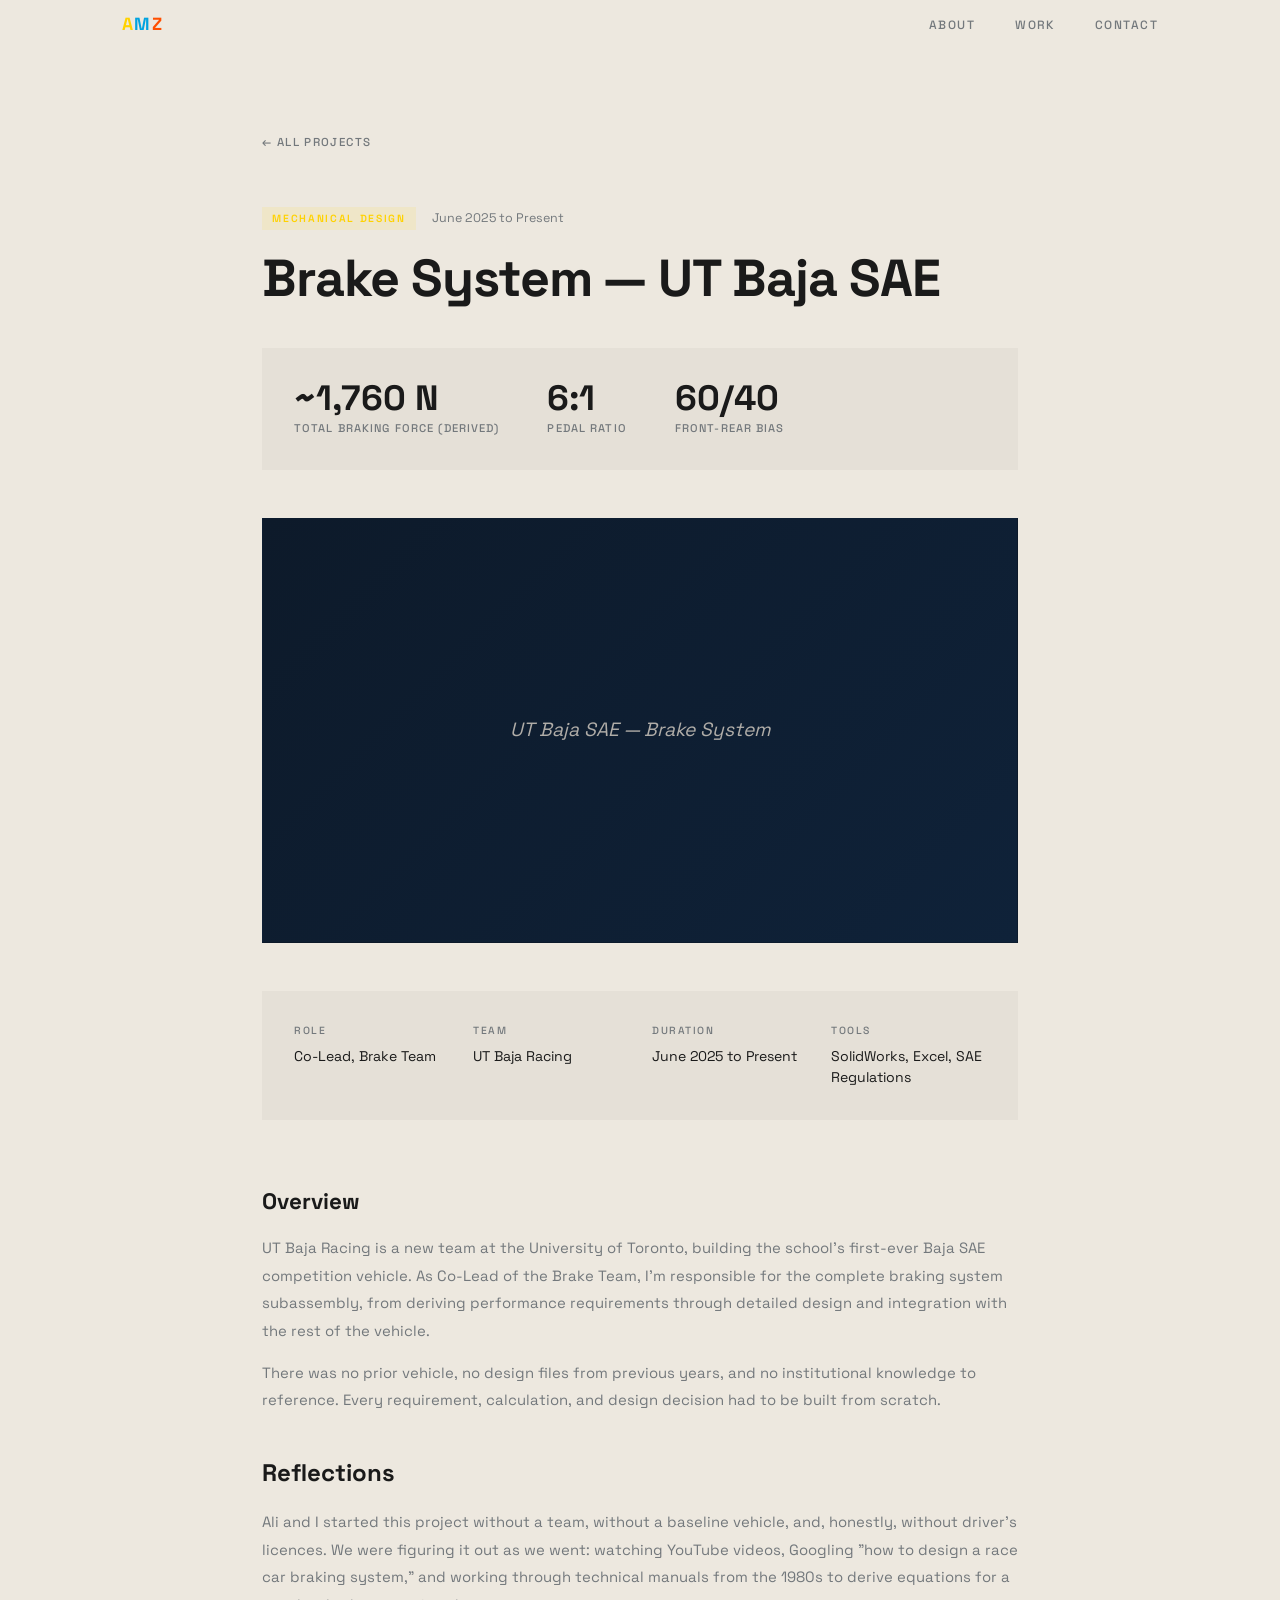
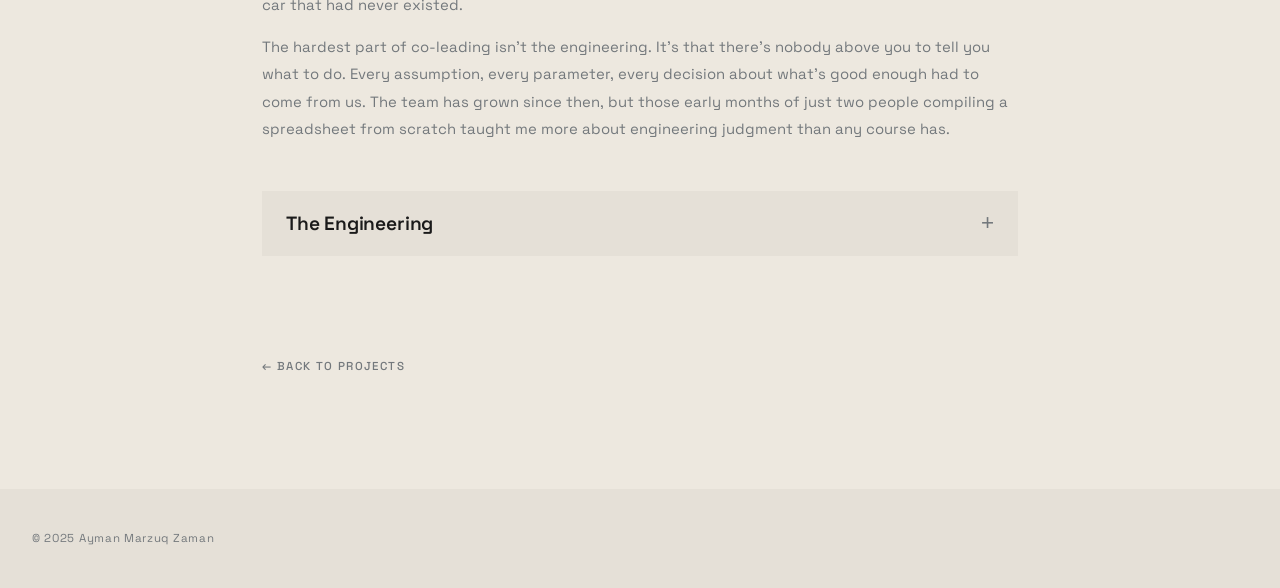
==== commit 11e8f8ba: "New Updates" ====
--- a/projects/baja-brake-system.html
+++ b/projects/baja-brake-system.html
@@ -6,7 +6,7 @@
   <title>Baja Brake System &mdash; Ayman Marzuq Zaman</title>
   <link rel="preconnect" href="https://fonts.googleapis.com" />
   <link rel="preconnect" href="https://fonts.gstatic.com" crossorigin />
-  <link href="https://fonts.googleapis.com/css2?family=DM+Serif+Display:ital@0;1&family=Inter:wght@300;400;500&display=swap" rel="stylesheet" />
+  <link href="https://fonts.googleapis.com/css2?family=Space+Grotesk:wght@300;400;500;600;700&display=swap" rel="stylesheet" />
   <link rel="stylesheet" href="../styles.css" />
   <link rel="stylesheet" href="../project.css" />
 </head>
--- a/styles.css
+++ b/styles.css
@@ -3,25 +3,32 @@
 
 /* ===== VARIABLES ===== */
 :root {
-  --bg:         #0c0c0c;
-  --surface:    #141414;
-  --surface-2:  #1a1a1a;
-  --border:     #222;
-  --border-2:   #2e2e2e;
-  --yellow:     #FFC200;
-  --blue:       #0099FF;
-  --red:        #FF2D2D;
-  --yellow-dim: rgba(255, 194, 0, 0.10);
-  --blue-dim:   rgba(0, 153, 255, 0.10);
-  --red-dim:    rgba(255, 45, 45, 0.10);
+  /* Cream / off-white palette */
+  --bg:           #EDE8DF;
+  --surface:      #E5E0D7;
+  --surface-2:    #DDD8CF;
+  --surface-3:    #D5D0C7;
+  /* Ghost borders */
+  --border:       rgba(0, 0, 0, 0.06);
+  --border-2:     rgba(0, 0, 0, 0.10);
+  /* Exact palette colors */
+  --yellow:     #FFD200;
+  --blue:       #00A3E0;
+  --orange:     #FF4F00;
+  --neutral:    #73787C;
+  --yellow-dim: rgba(255, 210, 0, 0.10);
+  --blue-dim:   rgba(0, 163, 224, 0.10);
+  --orange-dim: rgba(255, 79, 0, 0.10);
   --accent:     var(--blue);
   --accent-dim: var(--blue-dim);
-  --text-1:     #f0ede8;
-  --text-2:     #777;
-  --text-3:     #3a3a3a;
+  /* Text */
+  --text-1:     #1a1a1a;
+  --text-2:     #73787C;
+  --text-3:     #B0ADA8;
+  /* Layout */
   --max-w:      1100px;
-  --serif:      'DM Serif Display', Georgia, serif;
-  --sans:       'Inter', system-ui, -apple-system, sans-serif;
+  /* Typography — Space Grotesk for everything */
+  --sans:       'Space Grotesk', system-ui, -apple-system, sans-serif;
 }
 
 /* ===== BASE ===== */
@@ -49,30 +56,31 @@
 }
 
 #nav.scrolled {
-  background: rgba(12, 12, 12, 0.88);
-  backdrop-filter: blur(14px);
-  -webkit-backdrop-filter: blur(14px);
+  background: rgba(237, 232, 223, 0.88);
+  backdrop-filter: blur(20px);
+  -webkit-backdrop-filter: blur(20px);
   border-bottom-color: var(--border);
 }
 
 .nav-inner {
   max-width: var(--max-w);
   margin: 0 auto;
-  padding: 1.25rem 2rem;
+  padding: 0.6rem 2rem;
   display: flex;
   align-items: center;
   justify-content: space-between;
 }
 
 .nav-logo {
-  font-family: var(--serif);
-  font-size: 1.05rem;
+  font-family: var(--sans);
+  font-size: 1.1rem;
+  font-weight: 700;
   letter-spacing: 0.08em;
 }
 
 .nav-logo .logo-a { color: var(--yellow); }
 .nav-logo .logo-m { color: var(--blue); }
-.nav-logo .logo-z { color: var(--red); }
+.nav-logo .logo-z { color: var(--orange); }
 
 .nav-links {
   list-style: none;
@@ -91,6 +99,59 @@
 
 .nav-links a:hover { color: var(--text-1); }
 
+.nav-links a.active {
+  color: var(--text-1);
+  border-bottom: 2px solid var(--blue);
+  padding-bottom: 0.15rem;
+}
+
+/* ===== NAV DROPDOWN ===== */
+.nav-dropdown {
+  position: relative;
+}
+
+.nav-dropdown-menu {
+  position: absolute;
+  top: 100%;
+  left: 50%;
+  transform: translateX(-50%);
+  margin-top: 0.75rem;
+  background: rgba(237, 232, 223, 0.95);
+  backdrop-filter: blur(20px);
+  -webkit-backdrop-filter: blur(20px);
+  border: 1px solid var(--border);
+  box-shadow: 0 8px 32px rgba(0, 0, 0, 0.08);
+  min-width: 260px;
+  padding: 0.5rem 0;
+  opacity: 0;
+  visibility: hidden;
+  transform: translateX(-50%) translateY(4px);
+  transition: opacity 0.2s, visibility 0.2s, transform 0.2s;
+  z-index: 200;
+}
+
+.nav-dropdown:hover .nav-dropdown-menu {
+  opacity: 1;
+  visibility: visible;
+  transform: translateX(-50%) translateY(0);
+}
+
+.nav-dropdown-menu a {
+  display: block;
+  padding: 0.5rem 1.25rem;
+  font-size: 0.72rem;
+  font-weight: 500;
+  letter-spacing: 0.04em;
+  text-transform: none;
+  color: var(--text-2);
+  transition: color 0.15s, background 0.15s;
+}
+
+.nav-dropdown-menu a:hover {
+  color: var(--text-1);
+  background: var(--surface-2);
+}
+
 /* ===== HERO ===== */
 .hero {
   position: relative;
@@ -104,14 +165,14 @@
   position: absolute;
   inset: 0;
   background: url('assets/landing-image.JPG') no-repeat center center / cover;
-  filter: brightness(0.28);
+  filter: brightness(0.38);
   z-index: 0;
 }
 
 .hero-gradient {
   position: absolute;
   inset: 0;
-  background: linear-gradient(to top, var(--bg) 0%, transparent 55%);
+  background: linear-gradient(to top, var(--bg) 0%, transparent 10%);
   z-index: 1;
 }
 
@@ -129,26 +190,45 @@
   font-weight: 500;
   letter-spacing: 0.22em;
   text-transform: uppercase;
-  color: var(--text-2);
+  color: rgba(237, 232, 223, 0.6);
   margin-bottom: 1.25rem;
 }
 
 .hero-eyebrow .dot-yellow { color: var(--yellow); }
 .hero-eyebrow .dot-blue   { color: var(--blue); }
-.hero-eyebrow .dot-red    { color: var(--red); }
+.hero-eyebrow .dot-orange { color: var(--orange); }
 
 .hero-name {
-  font-family: var(--serif);
-  font-size: clamp(3.5rem, 9vw, 7.5rem);
-  line-height: 1.0;
+  font-family: var(--sans);
+  font-size: clamp(3rem, 8vw, 5.5rem);
+  font-weight: 700;
+  line-height: 1.05;
   letter-spacing: -0.02em;
-  color: var(--text-1);
+  color: #EDE8DF;
   margin-bottom: 1.5rem;
 }
+
+.hero-tagline {
+  font-family: var(--sans);
+  font-size: clamp(2rem, 5vw, 3.5rem);
+  font-weight: 700;
+  line-height: 1.15;
+  letter-spacing: -0.02em;
+  color: #EDE8DF;
+  margin-bottom: 2.5rem;
+  max-width: 700px;
+}
+
+.hero-tagline em {
+  font-style: italic;
+}
+
+.hero-tagline .hl-blue   { color: var(--blue); }
+.hero-tagline .hl-orange { color: var(--orange); }
 
 .hero-sub {
   font-size: 1rem;
-  font-weight: 300;
+  font-weight: 400;
   color: var(--text-2);
   max-width: 440px;
   margin-bottom: 2.5rem;
@@ -160,19 +240,29 @@
 /* ===== BUTTONS ===== */
 .btn {
   display: inline-block;
-  padding: 0.7rem 1.75rem;
+  padding: 0.75rem 1.75rem;
   font-size: 0.75rem;
-  font-weight: 500;
+  font-weight: 600;
   letter-spacing: 0.12em;
   text-transform: uppercase;
-  border-radius: 2px;
+  border-radius: 0;
   transition: all 0.2s ease;
 }
 
-.btn-primary { background: var(--blue); color: #000; font-weight: 600; }
-.btn-primary:hover { background: #33adff; }
-.btn-outline { border: 1px solid var(--border-2); color: var(--text-1); }
-.btn-outline:hover { border-color: var(--text-2); background: var(--surface); }
+.btn-primary {
+  background: var(--blue);
+  color: #fff;
+}
+.btn-primary:hover {
+  background: #0090c8;
+  box-shadow: 0 0 0 2px var(--blue);
+}
+.btn-outline {
+  border: 1px solid rgba(237, 232, 223, 0.3);
+  color: #EDE8DF;
+  background: transparent;
+}
+.btn-outline:hover { border-color: rgba(237, 232, 223, 0.6); background: rgba(237, 232, 223, 0.08); }
 
 /* ===== SECTIONS (shared) ===== */
 .section { padding: 6rem 2rem; }
@@ -195,10 +285,10 @@
 
 .section-label .label-dot {
   display: inline-block;
-  width: 6px;
-  height: 6px;
-  border-radius: 50%;
-  margin-right: 0.6rem;
+  width: 7px;
+  height: 7px;
+  border-radius: 0;
+  margin-right: 0.5rem;
   vertical-align: middle;
   position: relative;
   top: -1px;
@@ -206,13 +296,14 @@
 
 .section-label .label-dot--yellow { background: var(--yellow); }
 .section-label .label-dot--blue   { background: var(--blue); }
-.section-label .label-dot--red    { background: var(--red); }
+.section-label .label-dot--red    { background: var(--orange); }
 
 .section-heading {
-  font-family: var(--serif);
+  font-family: var(--sans);
   font-size: clamp(1.9rem, 3.5vw, 2.9rem);
+  font-weight: 700;
   line-height: 1.15;
-  letter-spacing: -0.01em;
+  letter-spacing: -0.02em;
   color: var(--text-1);
   margin-bottom: 3rem;
   max-width: 580px;
@@ -240,7 +331,7 @@
 
 .resume-link {
   font-size: 0.75rem;
-  font-weight: 500;
+  font-weight: 600;
   letter-spacing: 0.1em;
   text-transform: uppercase;
   color: var(--blue);
@@ -253,23 +344,23 @@
   display: grid;
   grid-template-columns: 1fr 1fr;
   gap: 2rem 1.5rem;
-  border-left: 1px solid var(--border);
-  padding-left: 3rem;
-  padding-top: 2.5rem; /* align with text baseline */
+  background: var(--surface);
+  padding: 2.5rem 2rem 2rem;
 }
 
 .stat { display: flex; flex-direction: column; gap: 0.25rem; }
 
 .stat-num {
-  font-family: var(--serif);
+  font-family: var(--sans);
   font-size: 2rem;
+  font-weight: 700;
   color: var(--text-1);
   line-height: 1;
 }
 
 .stat:nth-child(1) .stat-num { color: var(--yellow); }
 .stat:nth-child(2) .stat-num { color: var(--blue); }
-.stat:nth-child(3) .stat-num { color: var(--red); }
+.stat:nth-child(3) .stat-num { color: var(--orange); }
 .stat:nth-child(4) .stat-num { color: var(--text-1); }
 
 .stat-label {
@@ -289,13 +380,14 @@
   align-items: baseline;
   gap: 0.75rem;
   padding-bottom: 1.25rem;
-  border-bottom: 1px solid var(--border);
+  border-bottom: none;
   margin-bottom: 2rem;
 }
 
 .category-num {
-  font-family: var(--serif);
+  font-family: var(--sans);
   font-style: italic;
+  font-weight: 500;
   font-size: 1rem;
   color: var(--text-3);
 }
@@ -306,9 +398,9 @@
 }
 
 .category-title {
-  font-family: var(--serif);
+  font-family: var(--sans);
   font-size: 1.75rem;
-  font-weight: 400;
+  font-weight: 700;
   color: var(--text-1);
 }
 
@@ -323,15 +415,16 @@
 .project-card {
   display: block;
   border: 1px solid var(--border);
-  border-radius: 3px;
+  border-radius: 0;
   overflow: hidden;
-  background: var(--surface);
-  transition: transform 0.25s ease, border-color 0.25s;
+  background: #fff;
+  transition: transform 0.25s ease, border-color 0.25s, box-shadow 0.25s;
 }
 
 .project-card:hover {
   transform: translateY(-4px);
   border-color: var(--border-2);
+  box-shadow: 0 8px 32px rgba(0, 0, 0, 0.08);
 }
 
 .project-card.placeholder { opacity: 0.45; }
@@ -353,7 +446,7 @@
 
 .card-img--contain {
   object-fit: contain;
-  background: #0a0a0a;
+  background: var(--surface);
 }
 
 .project-card:hover .card-img { transform: scale(1.04); }
@@ -367,38 +460,39 @@
 }
 
 .card-img-placeholder span {
-  font-family: var(--serif);
+  font-family: var(--sans);
   font-style: italic;
   font-size: 1rem;
   color: var(--text-3);
 }
 
 /* Placeholder image gradients per category */
-.card-img-placeholder.baja    { background: linear-gradient(135deg, #1a1500, #2a2200); }
-.card-img-placeholder.formula { background: linear-gradient(135deg, #1a1500, #2a2200); }
-.card-img-placeholder.mech    { background: linear-gradient(135deg, #1a1500, #2a2200); }
-.card-img-placeholder.prog    { background: linear-gradient(135deg, #001a33, #002244); }
-.card-img-placeholder.elec    { background: linear-gradient(135deg, #1a0808, #2b0e0e); }
+.card-img-placeholder.baja    { background: linear-gradient(135deg, var(--surface-2), var(--surface-3)); }
+.card-img-placeholder.formula { background: linear-gradient(135deg, var(--surface-2), var(--surface-3)); }
+.card-img-placeholder.mech    { background: linear-gradient(135deg, var(--surface-2), var(--surface-3)); }
+.card-img-placeholder.prog    { background: linear-gradient(135deg, #e8f4fa, #d4ecf5); }
+.card-img-placeholder.elec    { background: linear-gradient(135deg, #fae8e0, #f5d4c4); }
 
 /* ===== CATEGORY ACCENT OVERRIDES ===== */
 .category--yellow { --cat-accent: var(--yellow); --cat-dim: var(--yellow-dim); }
 .category--blue   { --cat-accent: var(--blue);   --cat-dim: var(--blue-dim); }
-.category--red    { --cat-accent: var(--red);     --cat-dim: var(--red-dim); }
+.category--orange { --cat-accent: var(--orange); --cat-dim: var(--orange-dim); }
 
 .category--yellow .category-num,
-.category--yellow .card-link { color: var(--yellow); }
+.category--yellow .card-link { color: #C8A000; }
 .category--blue .category-num,
 .category--blue .card-link   { color: var(--blue); }
-.category--red .category-num,
-.category--red .card-link    { color: var(--red); }
-
-.category--yellow .category-header { border-bottom-color: rgba(255, 194, 0, 0.25); }
-.category--blue   .category-header { border-bottom-color: rgba(0, 153, 255, 0.25); }
-.category--red    .category-header { border-bottom-color: rgba(255, 45, 45, 0.25); }
-
-.category--yellow .project-card:hover { border-color: rgba(255, 194, 0, 0.3); }
-.category--blue   .project-card:hover { border-color: rgba(0, 153, 255, 0.3); }
-.category--red    .project-card:hover { border-color: rgba(255, 45, 45, 0.3); }
+.category--orange .category-num,
+.category--orange .card-link { color: var(--orange); }
+
+/* Category header accent — left edge bar */
+.category--yellow .category-header { border-left: 2px solid var(--yellow); padding-left: 0.75rem; }
+.category--blue   .category-header { border-left: 2px solid var(--blue);   padding-left: 0.75rem; }
+.category--orange .category-header { border-left: 2px solid var(--orange); padding-left: 0.75rem; }
+
+.category--yellow .project-card:hover { border-color: rgba(255, 210, 0, 0.35); }
+.category--blue   .project-card:hover { border-color: rgba(0, 163, 224, 0.35); }
+.category--orange .project-card:hover { border-color: rgba(255, 79, 0, 0.3); }
 
 .card-body {
   padding: 1.25rem 1.4rem 1.5rem;
@@ -408,9 +502,9 @@
 }
 
 .card-title {
-  font-family: var(--serif);
+  font-family: var(--sans);
   font-size: 1.05rem;
-  font-weight: 400;
+  font-weight: 600;
   color: var(--text-1);
   line-height: 1.3;
 }
@@ -425,7 +519,7 @@
 .card-link {
   display: inline-block;
   font-size: 0.68rem;
-  font-weight: 500;
+  font-weight: 600;
   letter-spacing: 0.12em;
   text-transform: uppercase;
   color: var(--accent);
@@ -449,7 +543,7 @@
 .contact-links {
   display: flex;
   flex-direction: column;
-  border-top: 1px solid var(--border);
+  gap: 0.5rem;
   max-width: 640px;
   margin: 0 auto;
 }
@@ -458,13 +552,13 @@
   display: flex;
   justify-content: space-between;
   align-items: center;
-  padding: 1.25rem 0;
-  border-bottom: 1px solid var(--border);
+  padding: 1.25rem 1.5rem;
+  background: #fff;
   gap: 1rem;
-  transition: color 0.2s;
-}
-
-.contact-link:hover { color: var(--blue); }
+  transition: color 0.2s, background 0.2s;
+}
+
+.contact-link:hover { background: var(--surface-2); }
 
 .contact-link-label {
   font-size: 0.68rem;
@@ -476,31 +570,77 @@
   transition: color 0.2s;
 }
 
-.contact-link:hover .contact-link-label { color: var(--blue); }
-
 /* Color-coded contact links */
-.contact-link:nth-child(1):hover { color: var(--yellow); }
-.contact-link:nth-child(1):hover .contact-link-label { color: var(--yellow); }
+.contact-link:nth-child(1):hover { color: #C8A000; }
+.contact-link:nth-child(1):hover .contact-link-label { color: #C8A000; }
 .contact-link:nth-child(2):hover { color: var(--blue); }
 .contact-link:nth-child(2):hover .contact-link-label { color: var(--blue); }
-.contact-link:nth-child(3):hover { color: var(--red); }
-.contact-link:nth-child(3):hover .contact-link-label { color: var(--red); }
+.contact-link:nth-child(3):hover { color: var(--orange); }
+.contact-link:nth-child(3):hover .contact-link-label { color: var(--orange); }
 .contact-link-value { font-size: 0.9rem; color: var(--text-1); }
 
 /* ===== FOOTER ===== */
 footer {
-  padding: 2rem;
-  text-align: center;
-  border-top: 1px solid var(--border);
+  padding: 2.5rem 2rem;
+  background: var(--surface);
   font-size: 0.72rem;
   letter-spacing: 0.06em;
-  color: var(--text-3);
+  color: var(--text-2);
+}
+
+.footer-inner {
+  max-width: var(--max-w);
+  margin: 0 auto;
+  display: flex;
+  align-items: center;
+  justify-content: space-between;
+  gap: 2rem;
+}
+
+.footer-left {
+  display: flex;
+  align-items: center;
+  gap: 1rem;
+}
+
+.footer-logo {
+  font-family: var(--sans);
+  font-size: 1.1rem;
+  font-weight: 700;
+  letter-spacing: -0.02em;
+}
+
+.footer-copy {
+  font-size: 0.72rem;
+  color: var(--text-2);
+  letter-spacing: 0.04em;
+}
+
+.footer-right {
+  display: flex;
+  gap: 1.5rem;
+}
+
+.footer-right a {
+  font-size: 0.72rem;
+  font-weight: 500;
+  letter-spacing: 0.08em;
+  text-transform: uppercase;
+  color: var(--text-2);
+  text-decoration: none;
+  transition: color 0.2s;
+}
+
+.footer-right a:hover { color: var(--text-1); }
+
+@media (max-width: 560px) {
+  .footer-inner { flex-direction: column; align-items: flex-start; gap: 1rem; }
 }
 
 /* ===== PROGRAMMING CARDS — Code preview ===== */
 .card-code-wrap {
   height: 200px;
-  background: #080808;
+  background: #1e1e1e;
   border-bottom: 1px solid var(--border);
   display: flex;
   flex-direction: column;
@@ -512,22 +652,22 @@
   align-items: center;
   gap: 0.4rem;
   padding: 0.5rem 0.9rem;
-  border-bottom: 1px solid var(--border);
-  background: #0f0f0f;
+  border-bottom: 1px solid rgba(255,255,255,0.06);
+  background: #252525;
   flex-shrink: 0;
 }
 
 .code-dot {
   width: 7px;
   height: 7px;
-  border-radius: 50%;
-  background: var(--border-2);
+  border-radius: 0;
+  background: rgba(255,255,255,0.15);
 }
 
 .code-filename {
   font-family: 'SF Mono', 'Fira Code', 'Consolas', monospace;
   font-size: 0.63rem;
-  color: var(--text-2);
+  color: rgba(255,255,255,0.45);
   margin-left: 0.35rem;
 }
 
@@ -548,17 +688,17 @@
 .project-card--code:hover .code-snippet { color: #7a8a9a; }
 
 /* Syntax colouring */
-.code-snippet .kw { color: #5b9bd5; }   /* keywords */
-.code-snippet .fn { color: #c8a86b; }   /* function names */
-.code-snippet .st { color: #9dba87; }   /* strings */
-.code-snippet .nm { color: #4ec9b0; }   /* class / type names */
+.code-snippet .kw { color: #5b9bd5; }
+.code-snippet .fn { color: #c8a86b; }
+.code-snippet .st { color: #9dba87; }
+.code-snippet .nm { color: #4ec9b0; }
 
 /* ===== ELECTRONICS CARDS — PCB preview ===== */
 .card-pcb-wrap {
   height: 200px;
   overflow: hidden;
   border-bottom: 1px solid var(--border);
-  background: #060d04;
+  background: #1a1a1a;
   position: relative;
 }
 
@@ -586,13 +726,9 @@
 
 @media (max-width: 768px) {
   .about-layout { grid-template-columns: 1fr; gap: 3rem; }
-  .about-stats {
-    border-left: none;
-    border-top: 1px solid var(--border);
-    padding-left: 0;
-    padding-top: 2rem;
-  }
+  .about-stats { padding: 2rem 1.5rem; }
   .section { padding: 4.5rem 1.5rem; }
+  .hero-tagline { font-size: clamp(1.5rem, 4vw, 2.5rem); }
 }
 
 @media (max-width: 560px) {
@@ -604,4 +740,6 @@
   .contact-link { flex-wrap: wrap; }
   .contact-link-value { font-size: 0.8rem; word-break: break-all; }
   .category-title { font-size: 1.4rem; }
-}
+  .hero-name { font-size: clamp(2.5rem, 10vw, 4rem); }
+  .hero-tagline { font-size: clamp(1.3rem, 5vw, 2rem); }
+}
--- a/project.css
+++ b/project.css
@@ -5,7 +5,7 @@
 /* Per-page accent overrides */
 body.accent-yellow { --accent: var(--yellow); --accent-dim: var(--yellow-dim); }
 body.accent-blue   { --accent: var(--blue);   --accent-dim: var(--blue-dim); }
-body.accent-red    { --accent: var(--red);     --accent-dim: var(--red-dim); }
+body.accent-orange { --accent: var(--orange); --accent-dim: var(--orange-dim); }
 
 /* ===== PAGE WRAPPER ===== */
 .project-main {
@@ -41,13 +41,13 @@
 
 .project-category-tag {
   font-size: 0.65rem;
-  font-weight: 500;
+  font-weight: 600;
   letter-spacing: 0.16em;
   text-transform: uppercase;
   color: var(--accent);
   background: var(--accent-dim);
   padding: 0.2rem 0.65rem;
-  border-radius: 2px;
+  border-radius: 0;
 }
 
 .project-date {
@@ -56,8 +56,9 @@
 }
 
 .project-title {
-  font-family: var(--serif);
+  font-family: var(--sans);
   font-size: clamp(2rem, 5vw, 3.25rem);
+  font-weight: 700;
   line-height: 1.1;
   letter-spacing: -0.02em;
   color: var(--text-1);
@@ -66,7 +67,7 @@
 
 .project-intro {
   font-size: 1.05rem;
-  font-weight: 300;
+  font-weight: 400;
   color: var(--text-2);
   line-height: 1.8;
   max-width: 640px;
@@ -77,17 +78,17 @@
   display: flex;
   gap: 3rem;
   flex-wrap: wrap;
-  padding: 2rem 0;
-  border-top: 1px solid var(--border);
-  border-bottom: 1px solid var(--border);
+  padding: 2rem;
+  background: var(--surface);
   margin-bottom: 3rem;
 }
 
 .metric { display: flex; flex-direction: column; gap: 0.3rem; }
 
 .metric-val {
-  font-family: var(--serif);
+  font-family: var(--sans);
   font-size: 2.2rem;
+  font-weight: 700;
   color: var(--text-1);
   line-height: 1;
 }
@@ -103,7 +104,7 @@
 /* ===== HERO IMAGE ===== */
 .project-hero-img {
   margin-bottom: 3rem;
-  border-radius: 3px;
+  border-radius: 0;
   overflow: hidden;
   border: 1px solid var(--border);
   background: var(--surface-2);
@@ -122,7 +123,7 @@
 }
 
 .project-hero-img.placeholder-img span {
-  font-family: var(--serif);
+  font-family: var(--sans);
   font-style: italic;
   font-size: 1.2rem;
   color: var(--text-3);
@@ -133,9 +134,8 @@
   display: grid;
   grid-template-columns: repeat(4, 1fr);
   gap: 1.5rem;
-  padding: 2rem 0;
-  border-top: 1px solid var(--border);
-  border-bottom: 1px solid var(--border);
+  padding: 2rem;
+  background: var(--surface);
   margin-bottom: 4rem;
 }
 
@@ -161,9 +161,9 @@
 .content-section { margin-bottom: 2.5rem; }
 
 .content-heading {
-  font-family: var(--serif);
+  font-family: var(--sans);
   font-size: 1.4rem;
-  font-weight: 400;
+  font-weight: 700;
   color: var(--text-1);
   margin-bottom: 0.9rem;
 }
@@ -202,7 +202,7 @@
   top: 0.05em;
 }
 
-strong { color: var(--accent); font-weight: 500; }
+strong { color: var(--accent); font-weight: 600; }
 
 /* ===== IMAGE GALLERY ===== */
 .project-gallery {
@@ -216,7 +216,7 @@
   width: 100%;
   aspect-ratio: 4 / 3;
   object-fit: cover;
-  border-radius: 3px;
+  border-radius: 0;
   border: 1px solid var(--border);
   display: block;
 }
@@ -224,7 +224,7 @@
 /* ===== BOTTOM NAV ===== */
 .project-footer-nav {
   padding: 2rem 0;
-  border-top: 1px solid var(--border);
+  margin-top: 2rem;
 }
 
 .project-back-link {
@@ -241,10 +241,10 @@
 /* ===== CODE BLOCKS (programming project pages) ===== */
 .content-code {
   border: 1px solid var(--border);
-  border-radius: 3px;
+  border-radius: 0;
   overflow: hidden;
   margin: 1.5rem 0 2.5rem;
-  background: #080808;
+  background: #1e1e1e;
 }
 
 .content-code-pre {
@@ -261,11 +261,11 @@
 .content-section code {
   font-family: 'SF Mono', 'Fira Code', 'Consolas', monospace;
   font-size: 0.82em;
-  background: var(--surface-2);
+  background: var(--surface);
   border: 1px solid var(--border);
   color: var(--accent);
   padding: 0.1em 0.4em;
-  border-radius: 2px;
+  border-radius: 0;
 }
 
 /* Syntax colouring — shared with card snippets */
@@ -294,7 +294,7 @@
 
 .schematic-img-wrap {
   border: 1px solid var(--border);
-  border-radius: 3px;
+  border-radius: 0;
   overflow: hidden;
   background: var(--surface-2);
 }
@@ -309,10 +309,10 @@
   align-items: center;
   justify-content: center;
   aspect-ratio: 4 / 3;
-  background: #060d04;
-}
-
-.schematic-placeholder--schem { background: #0a0a0a; }
+  background: var(--surface-2);
+}
+
+.schematic-placeholder--schem { background: var(--surface); }
 
 .schematic-note {
   font-size: 0.7rem;
@@ -333,29 +333,27 @@
 
 /* ===== COLLAPSIBLE: THE ENGINEERING ===== */
 .engineering-collapsible {
-  border-top: 1px solid var(--border);
   margin-bottom: 4rem;
 }
 
 .engineering-toggle {
   width: 100%;
-  background: none;
+  background: var(--surface);
   border: none;
-  border-bottom: 1px solid var(--border);
-  padding: 1.25rem 0;
+  padding: 1.25rem 1.5rem;
   display: flex;
   align-items: center;
   justify-content: space-between;
   cursor: pointer;
-  transition: opacity 0.2s;
-}
-
-.engineering-toggle:hover { opacity: 0.8; }
+  transition: background 0.2s;
+}
+
+.engineering-toggle:hover { background: var(--surface-2); }
 
 .engineering-toggle-text {
-  font-family: var(--serif);
+  font-family: var(--sans);
   font-size: 1.2rem;
-  font-weight: 400;
+  font-weight: 600;
   color: var(--text-1);
   letter-spacing: -0.01em;
 }
